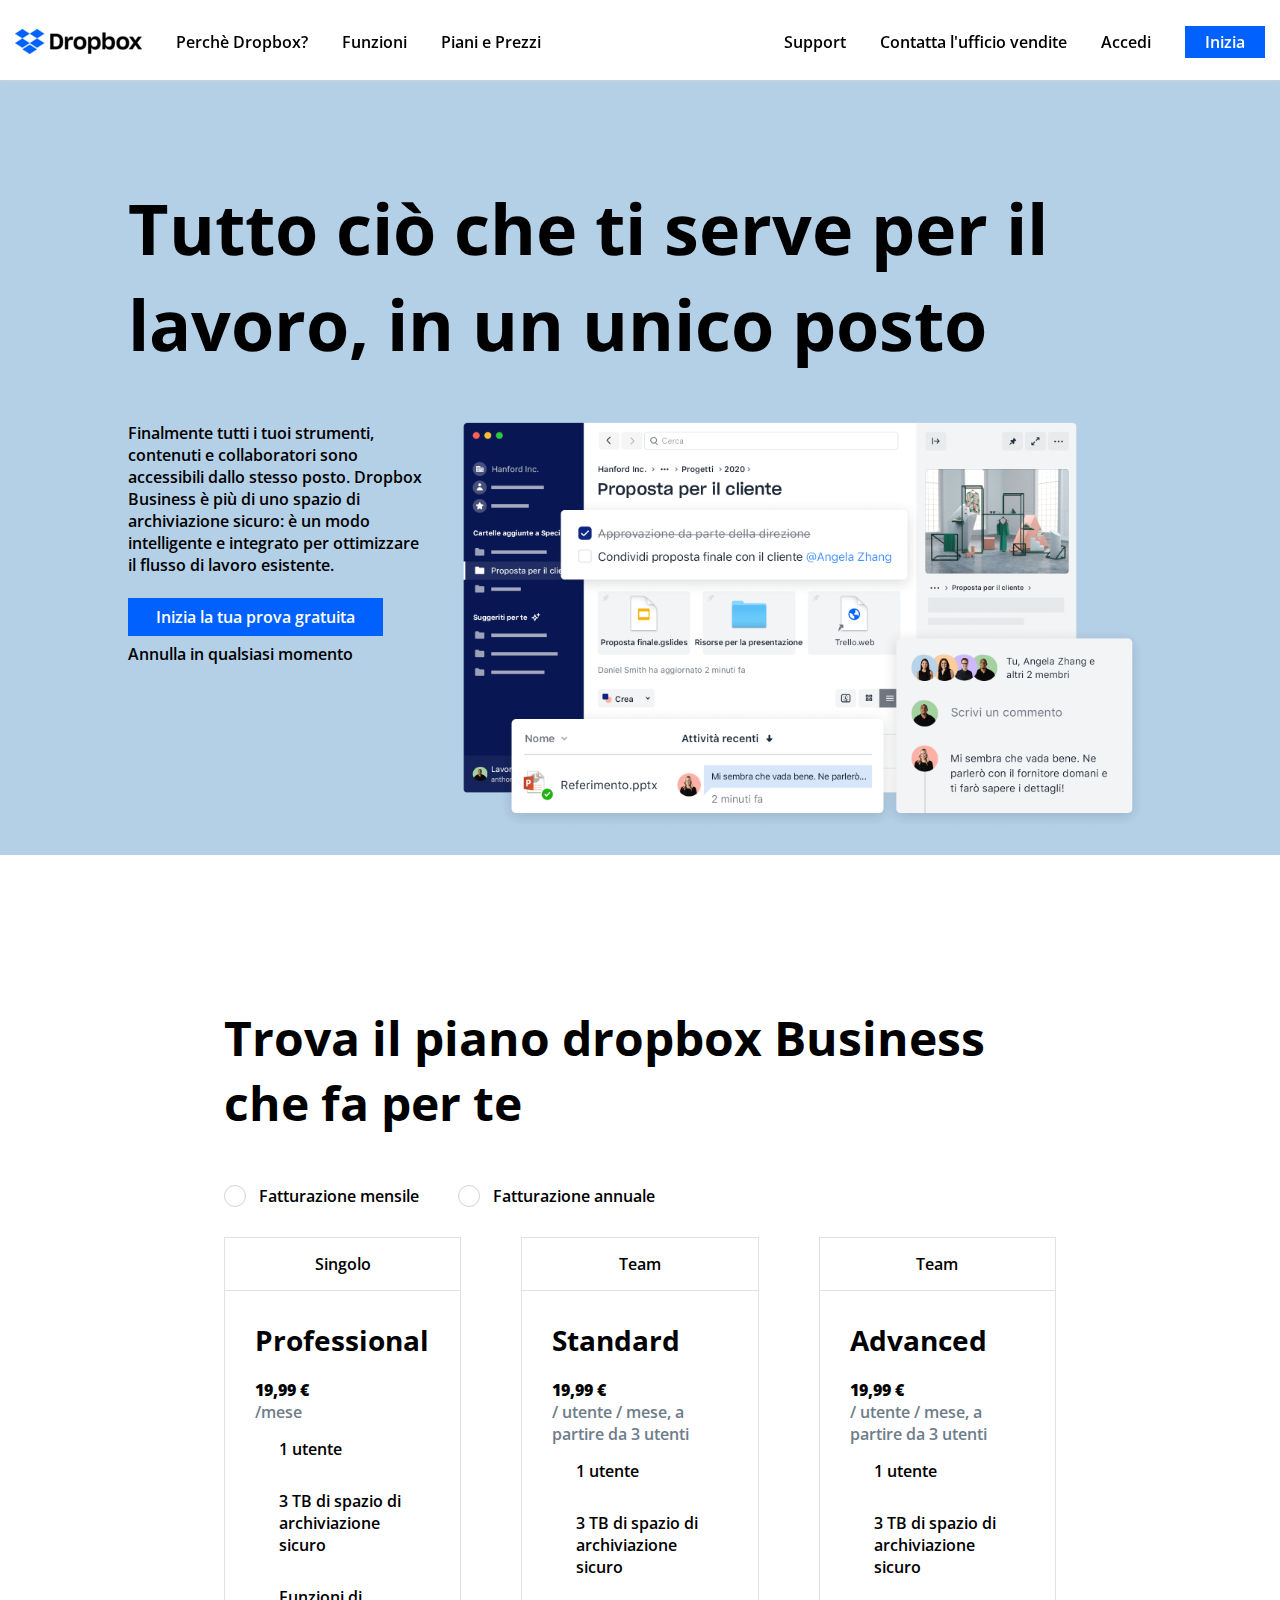
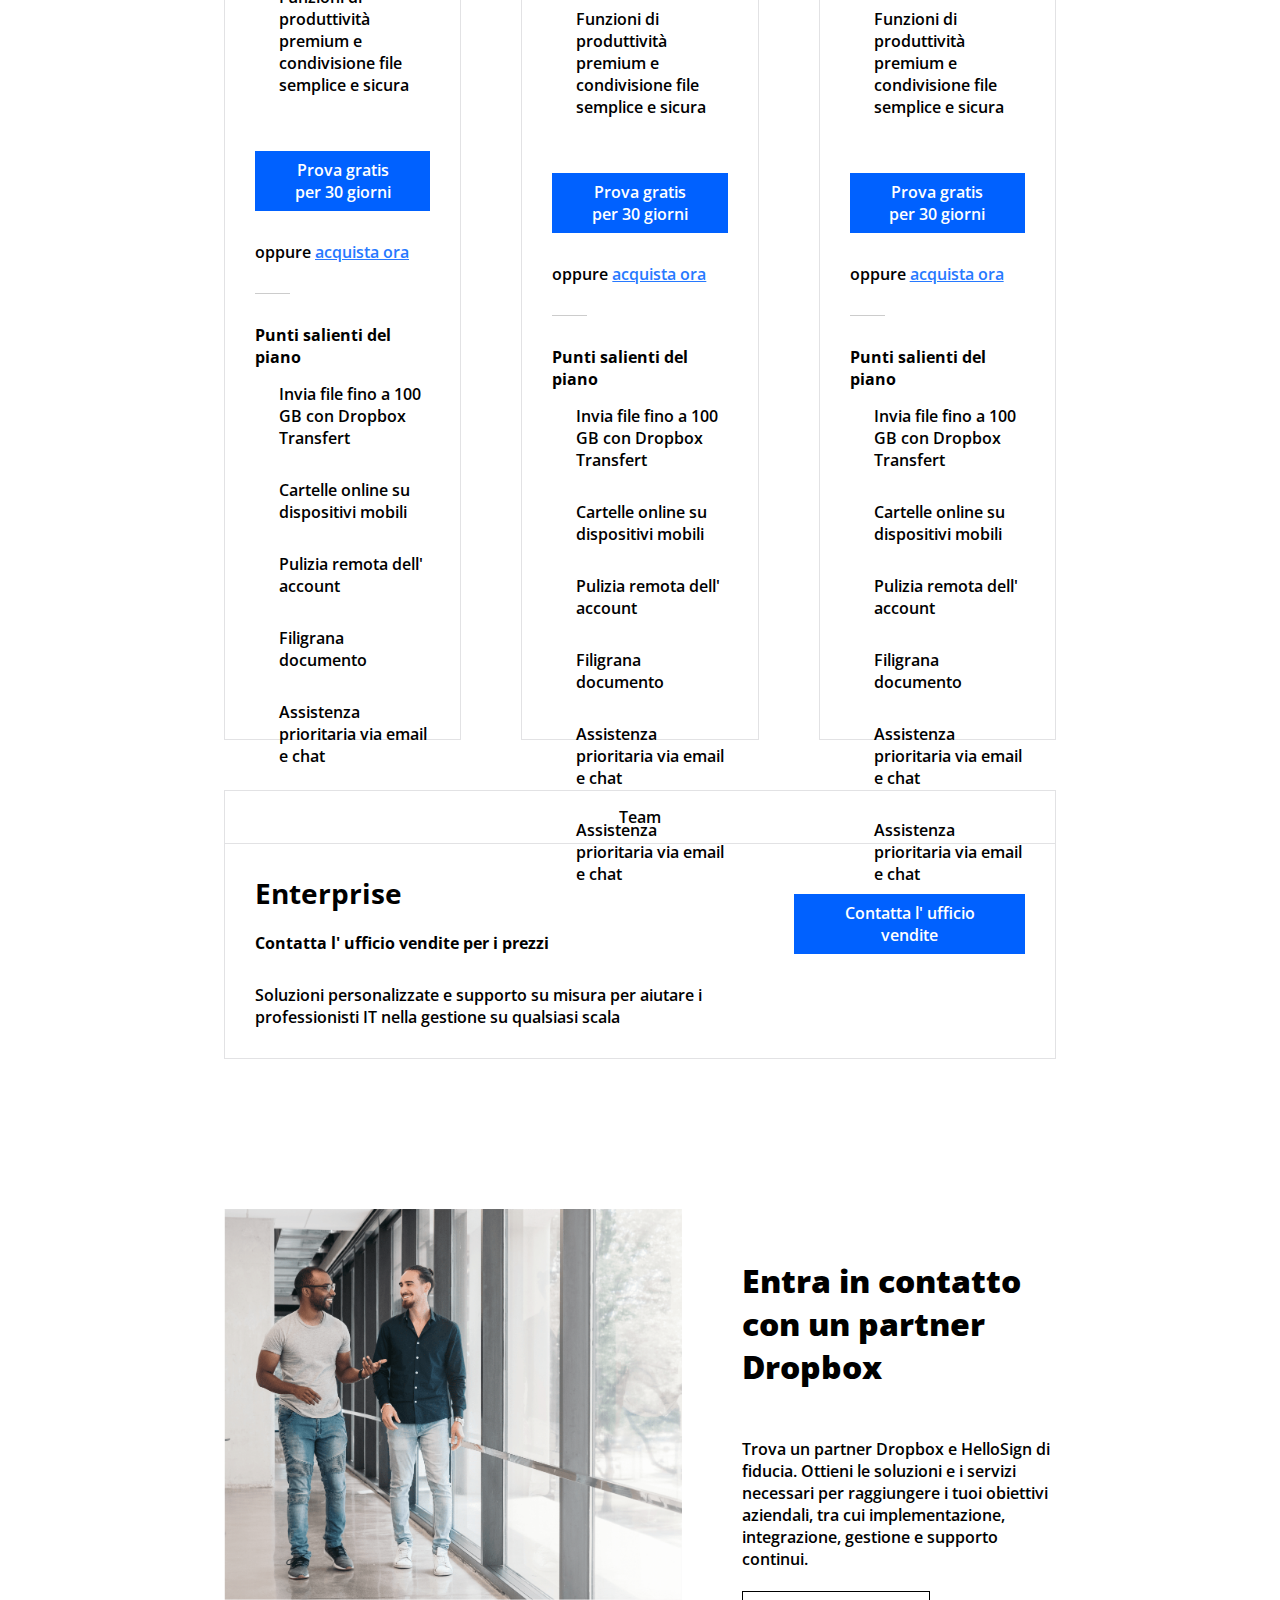
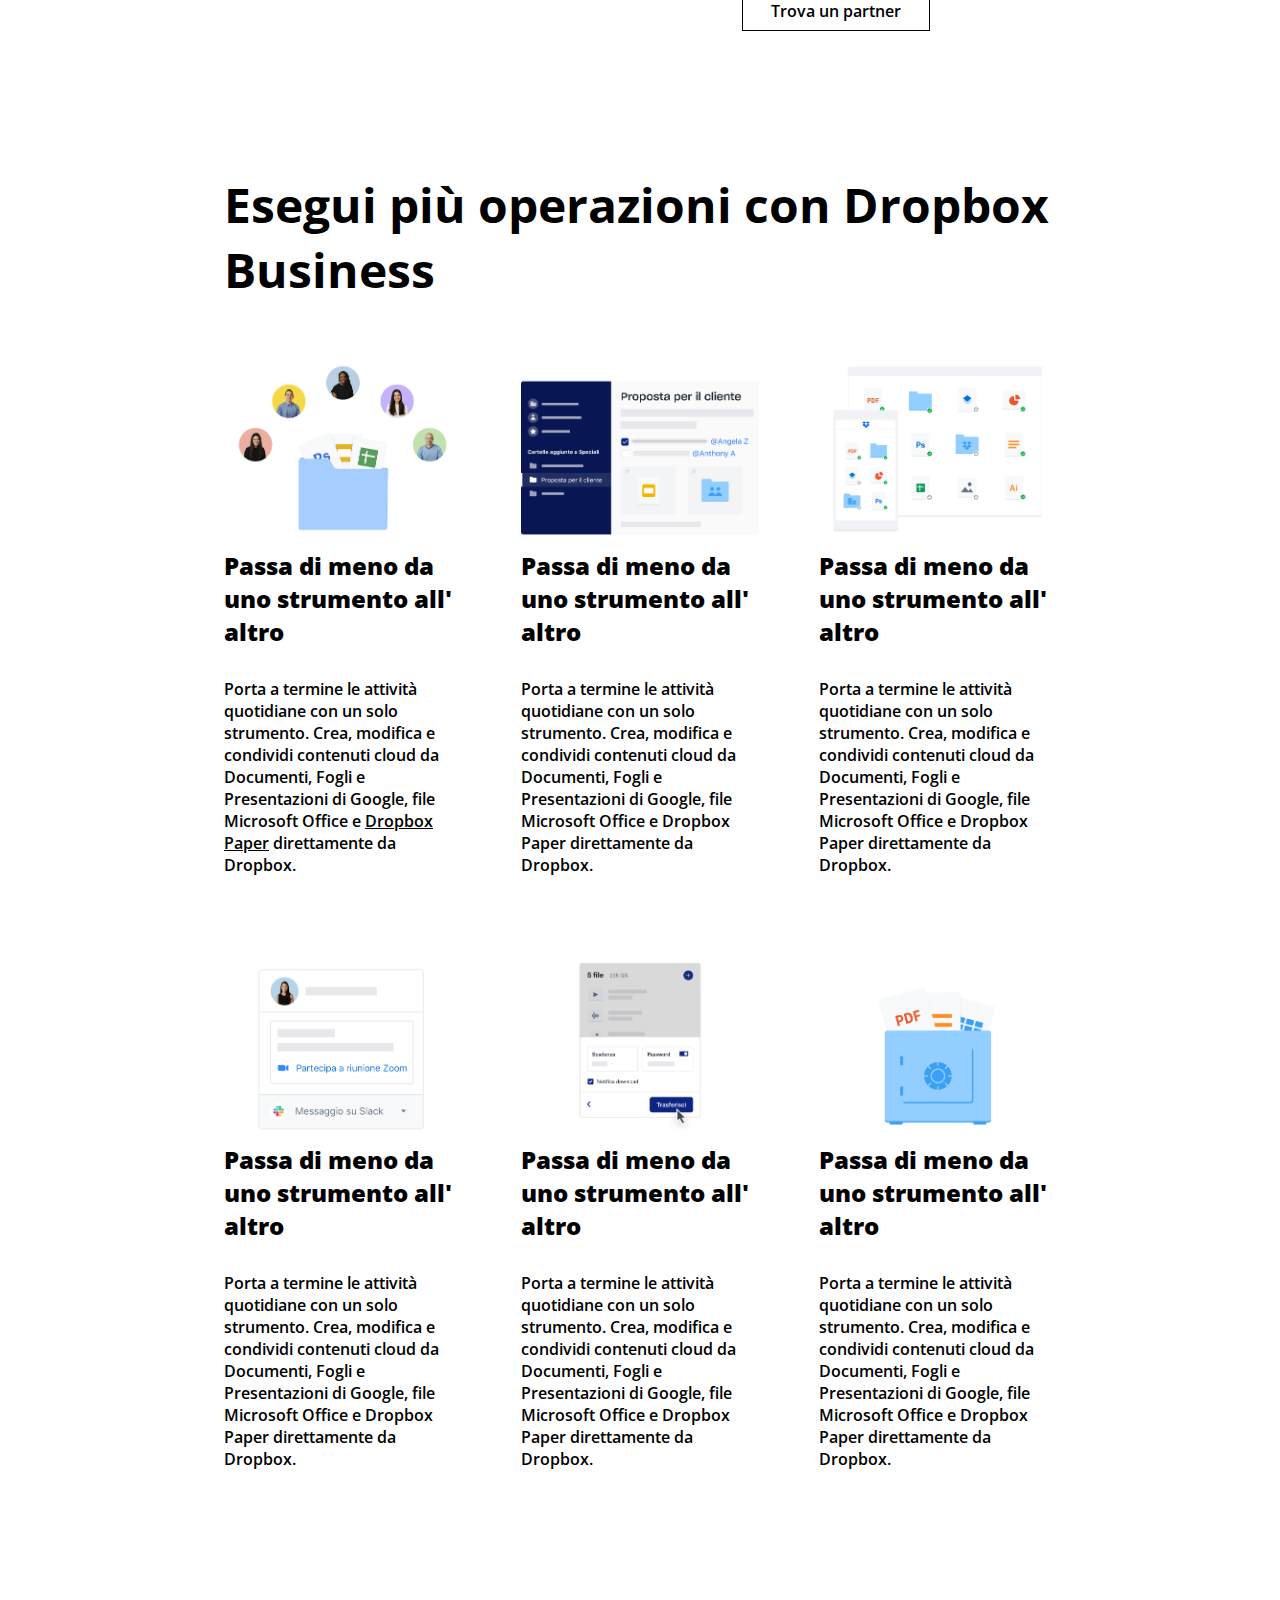
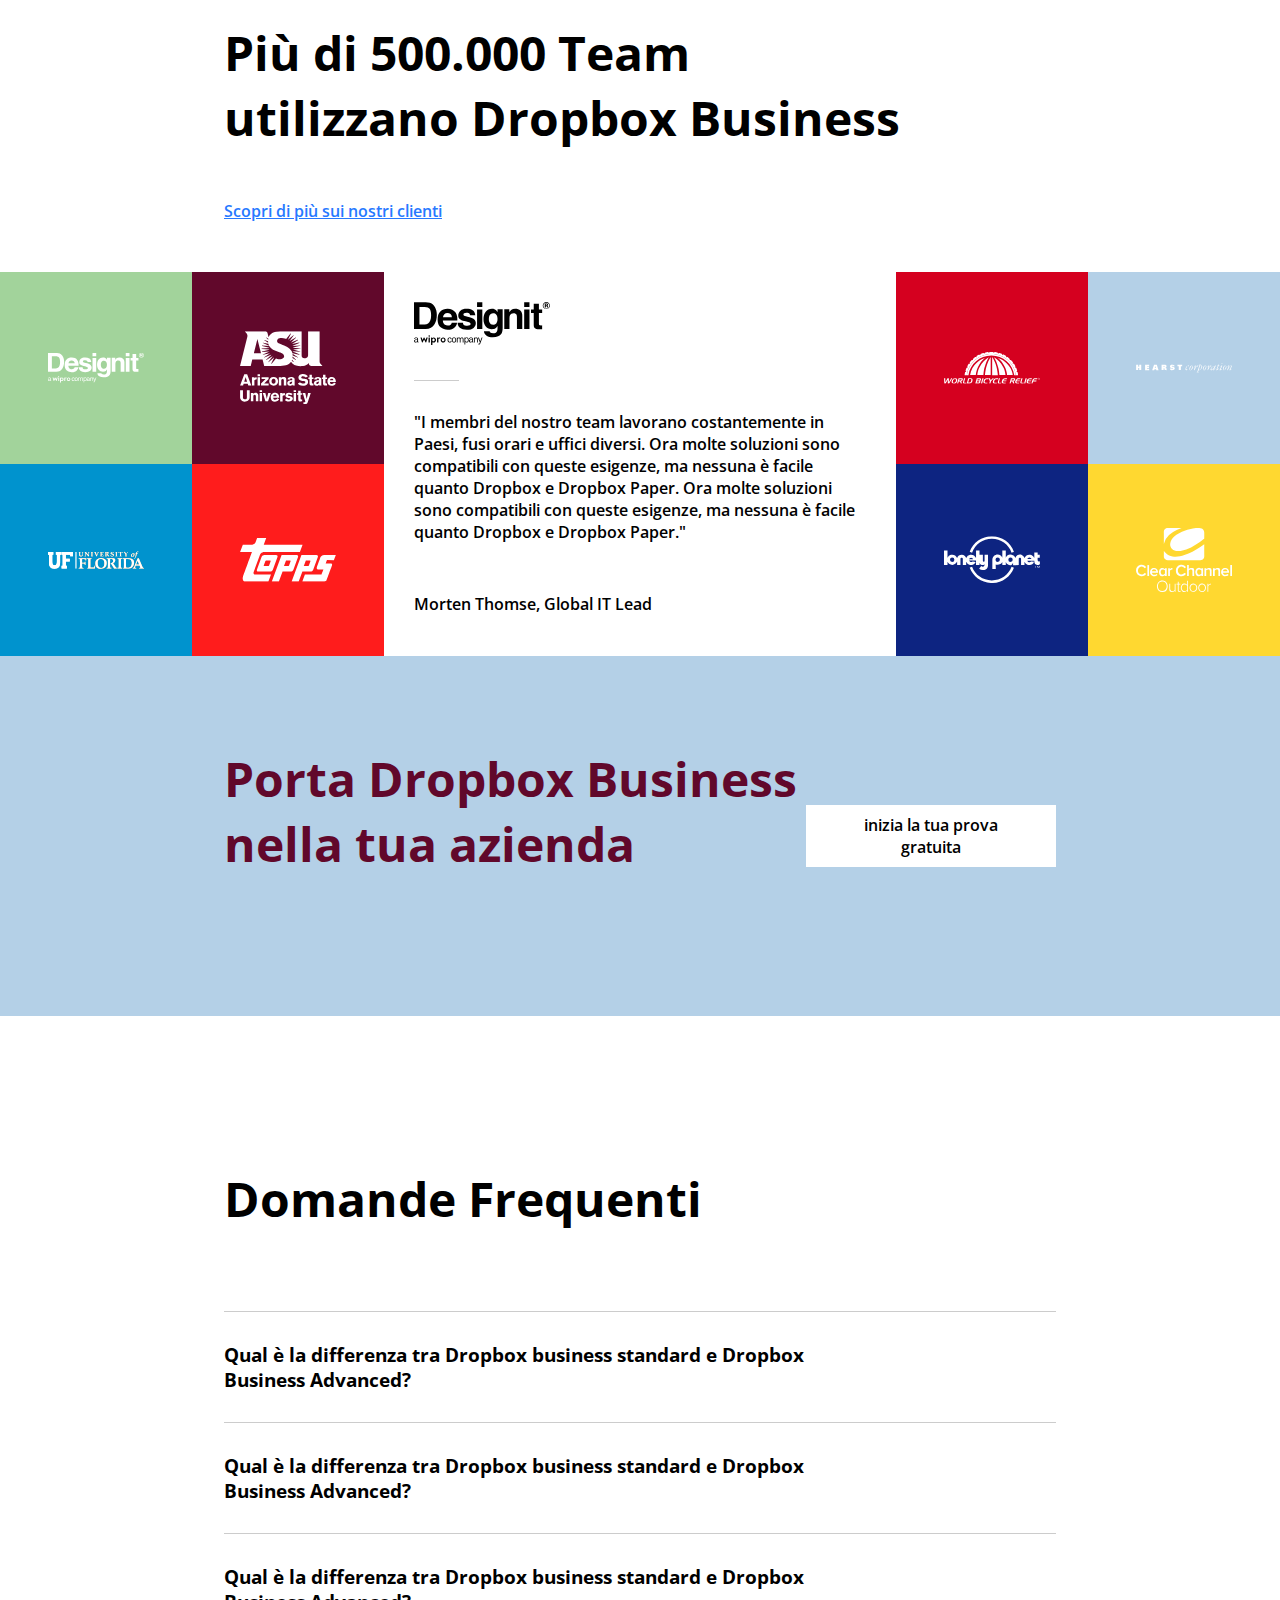
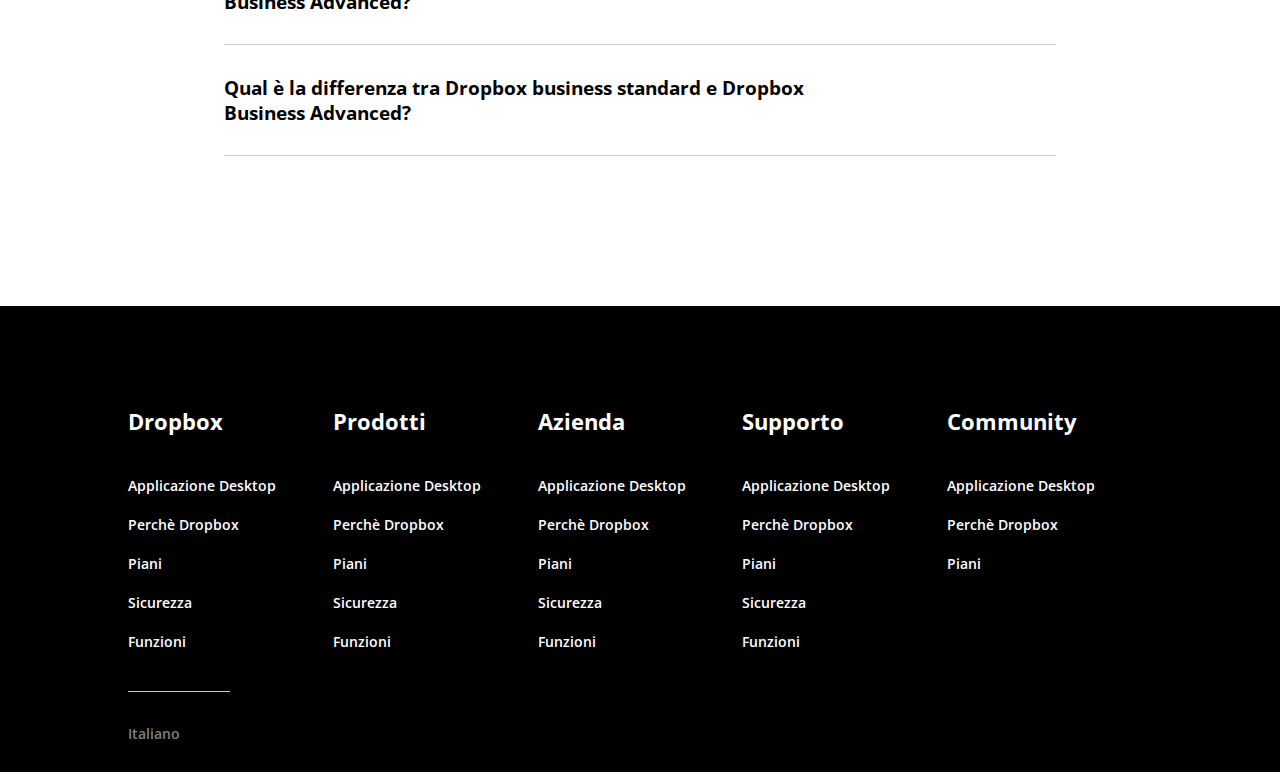
==== bonus/index.html @ 58ba97d8 "added bonus folder" ====
<!DOCTYPE html>
<html lang="it">
<head>
    <meta charset="UTF-8">
    <meta http-equiv="X-UA-Compatible" content="IE=edge">
    <meta name="viewport" content="width=device-width, initial-scale=1.0">
    <link rel="preconnect" href="https://fonts.googleapis.com">
    <link rel="preconnect" href="https://fonts.gstatic.com" crossorigin>
    <link href="https://fonts.googleapis.com/css2?family=Open+Sans:wght@300;400;500;600;700;800&display=swap" rel="stylesheet">
    <link rel='stylesheet' href='https://cdnjs.cloudflare.com/ajax/libs/font-awesome/5.9.0/css/all.css' integrity='sha512-vZWT27aGmde93huNyIV/K7YsydxaafHLynlJa/4aPy28/R1a/IxewUH4MWo7As5I33hpQ7JS24kwqy/ciIFgvg==' crossorigin='anonymous'/>
    <link rel="icon" href="https://upload.wikimedia.org/wikipedia/commons/thumb/7/78/Dropbox_Icon.svg/43px-Dropbox_Icon.svg.png">
    <link rel="stylesheet" href="css/style.css">
    <title>Dropbox</title>
</head>
<body>
    <!-- HEADER -->
    <!-- solo la navbar divisa in colonne logo e button nella navbar -->
    <header class="w-100"> 
        <nav class="clearfix">
            <div class="col w-50">
                <ul>
                <!-- Logo Dropbox -->
                    <li><img src="img/logo-small.png" alt="Dropbox Logo" id="dropbox-logo"></li>
                    <!-- nav left -->
                    <li><a href="#">Perchè Dropbox?</a></li>
                    <li><a href="#">Funzioni</a></li>
                    <li><a href="#">Piani e Prezzi</a></li>
                </ul>
            </div>
            <div class="col w-50 text-align-right">
                <ul>
                    <li><a href="#">Support</a></li>
                    <li><a href="#">Contatta l'ufficio vendite </a></li>
                    <li><a href="#">Accedi</a></li>
                    <!-- button -->
                    <li><a href="#" class="btn btn-blue btn-small">Inizia</a></li>
                </ul>
            </div>
        </nav>         
    </header>
    <!-- MAIN -->
    <main>
        <!-- JUMBOTRON SECTION -->
        <section class="jumbotron">
           <div class="container-big">
                <!-- title -->
                <div class="jumbotron-title">
                    <h1 class="padding-b-50">Tutto ciò che ti serve per il lavoro, in un unico posto</h1>
                </div>
                <div class="clearfix">
                    <!-- testo -->
                    <div class="col w-30 jumbotron-text">
                        <p class="padding-b-30">Finalmente tutti i tuoi strumenti, contenuti e collaboratori sono accessibili dallo stesso posto. Dropbox Business è più di uno spazio di archiviazione sicuro: è un modo intelligente e integrato per ottimizzare il flusso di lavoro esistente.</p>
                        <a href="#" class="btn btn-big btn-blue">Inizia la tua prova gratuita</a>
                        <div>Annulla in qualsiasi momento</div>
                        <!-- Arrow -->
                        <i class="fas fa-arrow-down"></i>
                    </div>
                    <!-- immagine -->
                    <div class="col w-70 jumbotron-image position-relative">
                        <figure>
                            <!-- logo -->
                            <img src="img/jumbo.png" alt="Proposta per il partner">
                        </figure>
                    </div>
                </div>
           </div>
        </section>    
        <!-- PLANS SECTION -->
        <section class="plans container-medium margin-150">
            <!-- header -->
            <div class="plans-header">
                <h2>Trova il piano dropbox Business che fa per te</h2>
                <!-- TO-DO aggiungere radio-button/mock up -->
                <div class="payment-plans">
                    <!-- radio-buttons --> 
                    <label for="monthly" class="radio-label">
                        <input type="radio" id="monthly" name="payment-plan" value="monthly">
                        <span class="mock-up"></span>
                        <span>Fatturazione mensile</span>
                    </label>
                    <label for="yearly" class="radio-label">
                        <input type="radio" id="yearly" name="payment-plan" value="yearly">
                        <span class="mock-up"></span>
                        <span>Fatturazione annuale</span> 
                    </label>
                </div>
            </div>
            <!-- columns -->
            <div class="row gutter-30 clearfix padding-b-50">
                <!-- Professional -->
                <div class="Professional col w-33 g-30 ">
                    <!-- BOX -->
                    <div class="box-cap text-align-center">
                        <i class="far fa-user"></i>
                        <span>Singolo</span> 
                    </div>
                    <div class="box">
                        <!--title  -->
                        <h3>Professional</h3>
                        <strong>19,99 &#8364;</strong>
                        <br>
                        <span>/mese</span>
                        <!-- UL specifics -->
                        <ul class="plans-specifics fa-ul icon-list">
                            <li><span class="fa-li"><i class="far fa-user"></i></span>1 utente</li>
                            <li><span class="fa-li"><i class="far fa-folder"></i></span>3 TB di spazio di archiviazione sicuro</li>
                            <li><span class="fa-li"><i class="fa fa-pencil-alt"></i></span>Funzioni di produttività premium e condivisione file semplice e sicura</li>
                        </ul>
                        <!-- button -->
                        <a href="#" class="btn btn-big btn-blue btn-100">Prova gratis per 30 giorni</a>
                        <span>oppure <a href="#">acquista ora</a></span>
                        <hr class="w-20">
                        <h4>Punti salienti del piano</h4>
                        <!-- UL features -->
                        <ul class="plans-features fa-ul icon-list">
                            <li><span class="fa-li"><i class="fa fa-check"></i></span>Invia file fino a 100 GB con Dropbox Transfert</li>
                            <li><span class="fa-li"><i class="fa fa-check"></i></span>Cartelle online su dispositivi mobili</li>
                            <li><span class="fa-li"><i class="fa fa-check"></i></span>Pulizia remota dell' account</li>
                            <li><span class="fa-li"><i class="fa fa-check"></i></span>Filigrana documento</li>
                            <li><span class="fa-li"><i class="fa fa-check"></i></span>Assistenza prioritaria via email e chat</li>
                        </ul>
                    </div>
                </div>
                <!-- Standard -->
                <div class="Standard col w-33 g-30 ">
                    <!-- BOX -->
                    <div class="box-cap text-align-center">
                        <i class="far fa-building"></i>
                        <span>Team</span> 
                    </div>
                    <div class="box">
                        <!--title  -->
                        <h3>Standard</h3>
                        <strong>19,99 &#8364;</strong>
                        <br>
                        <span>/ utente / mese, a partire da 3 utenti</span>
                        <!-- UL specifics -->
                        <ul class="plans-specifics fa-ul icon-list">
                            <li><span class="fa-li"><i class="far fa-user"></i></span>1 utente</li>
                            <li><span class="fa-li"><i class="far fa-folder"></i></span>3 TB di spazio di archiviazione sicuro</li>
                            <li><span class="fa-li"><i class="far fa-smile"></i></span>Funzioni di produttività premium e condivisione file semplice e sicura</li>
                        </ul>
                        <!-- button -->
                        <a href="#" class="btn btn-big btn-blue btn-100">Prova gratis per 30 giorni</a>
                        <span>oppure <a href="#">acquista ora</a></span>
                        <hr class="w-20">
                        <h4>Punti salienti del piano</h4>
                        <!-- UL features -->
                        <ul class="plans-features fa-ul icon-list">
                            <li><span class="fa-li"><i class="fa fa-check"></i></span>Invia file fino a 100 GB con Dropbox Transfert</li>
                            <li><span class="fa-li"><i class="fa fa-check"></i></span>Cartelle online su dispositivi mobili</li>
                            <li><span class="fa-li"><i class="fa fa-check"></i></span>Pulizia remota dell' account</li>
                            <li><span class="fa-li"><i class="fa fa-check"></i></span>Filigrana documento</li>
                            <li><span class="fa-li"><i class="fa fa-check"></i></span>Assistenza prioritaria via email e chat</li>
                            <li><span class="fa-li"><i class="fa fa-check"></i></span>Assistenza prioritaria via email e chat</li>
                        </ul>
                    </div>
                </div>
                <!-- Advanced -->
                <div class="Advanced col w-33 g-30 ">
                    <!-- BOX -->
                    <div class="box-cap text-align-center">
                        <i class="far fa-building"></i>
                        <span>Team</span> 
                    </div>
                    <div class="box">
                        <!--title  -->
                        <h3>Advanced</h3>
                        <strong>19,99 &#8364;</strong>
                        <br>
                        <span>/ utente / mese, a partire da 3 utenti</span>
                        <!-- UL specifics -->
                        <ul class="plans-specifics fa-ul icon-list">
                            <li><span class="fa-li"><i class="fas fa-user-plus"></i></span>1 utente</li>
                            <li><span class="fa-li"><i class="far fa-smile"></i></span>3 TB di spazio di archiviazione sicuro</li>
                            <li><span class="fa-li"><i class="fa fa-pencil-alt"></i></span>Funzioni di produttività premium e condivisione file semplice e sicura</li>
                        </ul>
                        <!-- button -->
                        <a href="#" class="btn btn-big btn-blue btn-100">Prova gratis per 30 giorni</a>
                        <span>oppure <a href="#">acquista ora</a></span>
                        <hr class="w-20">
                        <h4>Punti salienti del piano</h4>
                        <!-- UL features -->
                        <ul class="plans-features fa-ul icon-list">
                            <li><span class="fa-li"><i class="fa fa-check"></i></span>Invia file fino a 100 GB con Dropbox Transfert</li>
                            <li><span class="fa-li"><i class="fa fa-check"></i></span>Cartelle online su dispositivi mobili</li>
                            <li><span class="fa-li"><i class="fa fa-check"></i></span>Pulizia remota dell' account</li>
                            <li><span class="fa-li"><i class="fa fa-check"></i></span>Filigrana documento</li>
                            <li><span class="fa-li"><i class="fa fa-check"></i></span>Assistenza prioritaria via email e chat</li>
                            <li><span class="fa-li"><i class="fa fa-check"></i></span>Assistenza prioritaria via email e chat</li>
                        </ul>
                    </div>
                </div>
            </div>
            <div class="Enterprise">
                <!-- box cap -->
                <div class="box-cap text-align-center">
                    <i class="far fa-building"></i>
                    <span>Team</span>
                </div>
                <div class="box clearfix">
                    <div class="col w-70">
                        <h3 class="padding-b-30">Enterprise</h3>
                        <h4 class="padding-b-30">Contatta l' ufficio vendite per i prezzi</h4>
                        <div>Soluzioni personalizzate e supporto su misura per aiutare i professionisti IT nella gestione su qualsiasi scala</div>
                    </div>
                    <div class="col w-30">
                        <a href="#" class="btn btn-big btn-blue btn-100">Contatta l' ufficio vendite</a>
                    </div>                
                </div>
            </div>    
        </section>
        <!-- PARTNERS SECTION -->
        <section class="partners container-medium margin-150">
            <div class="clearfix">
                <!-- immagine -->
                <div class="col w-55 partners-image">
                    <img src="img/partner.png" alt="Trova un partner Dropbox,ottieni le soluzioni e i servizi necessari per raggiungere i tuoi obiettivi">
                </div>
                <!-- testo -->
                <div class="col w-45 partners-text">
                    <!-- titolo -->
                    <h2>Entra in contatto con un partner Dropbox</h2>
                    <p class="padding-b-30">Trova un partner Dropbox e HelloSign di fiducia. Ottieni le soluzioni e i servizi necessari per raggiungere i tuoi obiettivi aziendali, tra cui implementazione, integrazione, gestione e supporto continui.</p>
                    <!-- bottone -->
                    <a href="#" class="btn btn-big btn-white">Trova un partner</a>
                </div>
            </div>
        </section>
        <!-- FEATURES SECTION -->
        <section class="features container-medium margin-150">
            <h2>Esegui più operazioni con Dropbox Business</h2>
            <div class="row gutter-30 clearfix padding-b-70">
                <!-- switching tools -->
                <div class="col w-33 g-30">
                    <!-- immagine -->
                    <figure class="feature-image switching-tools">
                        <img src="img/business-feature-switching-tools.png" alt="cambia strumento facilmente">
                    </figure><!-- testo -->
                    <h3 class="padding-b-30">Passa di meno da uno strumento all' altro</h3>
                    <p>Porta a termine le attività quotidiane con un solo strumento. Crea, modifica e condividi contenuti cloud da Documenti, Fogli e Presentazioni di Google, file Microsoft Office e <span class="underline">Dropbox Paper</span> direttamente da Dropbox.</p>
                </div>
                <!-- coordinate-it -->
                <div class="col w-33 g-30">
                    <!-- immagine -->
                    <figure class="feature-image coordinate-it">
                        <img src="img/business-feature-coordinate-it.png" alt="coordina agevolmente tutti i reparti">
                    </figure><!-- testo -->
                    <h3 class="padding-b-30">Passa di meno da uno strumento all' altro</h3>
                    <p>Porta a termine le attività quotidiane con un solo strumento. Crea, modifica e condividi contenuti cloud da Documenti, Fogli e Presentazioni di Google, file Microsoft Office e Dropbox Paper direttamente da Dropbox.</p>
                </div>
                <!-- multi-device -->
                <div class="col w-33 g-30">
                    <!-- immagine -->
                    <figure class="feature-image multi-device">
                        <img src="img/business-feature-multi-device.png" alt="utilizza tutti i tuoi device">
                    </figure><!-- testo -->
                    <h3 class="padding-b-30">Passa di meno da uno strumento all' altro</h3>
                    <p>Porta a termine le attività quotidiane con un solo strumento. Crea, modifica e condividi contenuti cloud da Documenti, Fogli e Presentazioni di Google, file Microsoft Office e Dropbox Paper direttamente da Dropbox.</p>
                </div>
            </div>
            <!-- integrations-it -->
            <div class="row gutter-30 clearfix">
                <div class="col w-33 g-30">
                    <!-- immagine -->
                    <figure class="feature-image integrations-it">
                        <img src="img/business-feature-integrations-it.png" alt="integra gli strumenti">
                    </figure><!-- testo -->
                    <h3 class="padding-b-30">Passa di meno da uno strumento all' altro</h3>
                    <p>Porta a termine le attività quotidiane con un solo strumento. Crea, modifica e condividi contenuti cloud da Documenti, Fogli e Presentazioni di Google, file Microsoft Office e Dropbox Paper direttamente da Dropbox.</p>
                </div>
                <!-- Send files -->
                <div class="col w-33 g-30">
                    <!-- immagine -->
                    <figure class="feature-image send-files">
                        <img src="img/business-feature-send-files-it.png" alt="Invia file facilmente">
                    </figure><!-- testo -->
                    <h3 class="padding-b-30">Passa di meno da uno strumento all' altro</h3>
                    <p>Porta a termine le attività quotidiane con un solo strumento. Crea, modifica e condividi contenuti cloud da Documenti, Fogli e Presentazioni di Google, file Microsoft Office e Dropbox Paper direttamente da Dropbox.</p>
                </div>
                <!-- Security -->
                <div class="col w-33 g-30">
                    <!-- immagine -->
                    <figure class="feature-image security">
                        <img src="img/business-feature-security.png" alt="ottieni maggiore sicurezza">
                    </figure><!-- testo -->
                    <h3 class="padding-b-30">Passa di meno da uno strumento all' altro</h3>
                    <p>Porta a termine le attività quotidiane con un solo strumento. Crea, modifica e condividi contenuti cloud da Documenti, Fogli e Presentazioni di Google, file Microsoft Office e Dropbox Paper direttamente da Dropbox.</p>
                </div>
            </div>    
        </section>
         <!-- CLIENTS -->
        <section class="clients margin-150">
            <!--  our clients (c-medium)-->
            <div class="container-medium">
                <h2> Più di 500.000 Team
                    <br>
                    utilizzano Dropbox Business
                </h2>
                <a href="#" class="padding-b-50">Scopri di più sui nostri clienti</a>
            </div>
            <!-- full width -->
            <div class="row clearfix clients-spotlight">
                <!-- clients' logo -->
                <div class="col w-30">
                    <div class="row clearfix">
                        <!-- designit -->
                        <!-- queste potrebbero essere più correttamente cards -->
                        <div class="col w-50 square-15 clients-logo-container position-relative designit">
                             <!-- logo -->
                             <img class="clients-logo" src="img/designit.svg" alt="Designit Logo">   
                        </div>
                        <!-- arizona state university -->
                        <div class="col w-50 square-15 clients-logo-container position-relative arizona-state-university">
                            <!-- logo -->
                            <img class="clients-logo" src="img/arizona_state_university.svg" alt="Arizona State University Logo">  
                        </div>
                    </div>
                    <div class=" row clearfix">
                        <!-- university of florida -->
                        <div class="col w-50 square-15 clients-logo-container position-relative university-of-florida">
                            <!-- logo -->
                            <img class="clients-logo" src="img/university_of_florida.svg" alt="University Of Florida Logo">
                        </div>
                        <!-- topps -->
                        <div class="col w-50 square-15 clients-logo-container position-relative topps">
                            <!-- logo -->
                            <img class="clients-logo" src="img/topps.svg" alt="Topps">
                        </div>
                    </div>
                </div>
                <!-- clients Text -->
                <div class="col w-40 clients-text">
                    <figure>
                        <!-- logo -->
                        <img src="img/designit.svg" alt="Designit logo" class="designit-logo w-30">
                    </figure>
                    <hr class="w-10">
                    <blockquote class="padding-b-50">"I membri del nostro team lavorano costantemente in Paesi, fusi orari e uffici diversi. Ora molte soluzioni sono compatibili con queste esigenze, ma nessuna è facile quanto Dropbox e Dropbox Paper. Ora molte soluzioni sono compatibili con queste esigenze, ma nessuna è facile quanto Dropbox e Dropbox Paper." </blockquote>
                    <address>Morten Thomse, Global IT Lead</address>
                </div>
                <!-- clients logo -->
                <div class="col w-30">
                    <div class=" row clearfix">
                        <!-- World bicycle Relief -->
                        <div class="col w-50 square-15 clients-logo-container position-relative world-bycicle-relief">
                            <!-- logo -->
                            <img class="clients-logo" src="img/world_bicycle_relief.svg" alt=" World Bycicle Relief Logo">
                        </div>
                        <!-- Hearst corporation -->
                        <div class="col w-50 square-15 clients-logo-container position-relative hearst-corporation">
                            <!-- logo -->
                            <img class="clients-logo" src="img/hearst_corp.svg" alt=" Hearst Corporation Logo">       
                        </div>
                    </div>
                    <div class=" row clearfix">
                        <!-- lonely planet -->
                        <div class="col w-50 square-15 clients-logo-container position-relative lonely-planet">
                            <!-- logo -->
                            <img class="clients-logo" src="img/lonely_planet.svg" alt="Lonely Planet Logo">
                        </div>
                        <!-- Clear channel outdoor -->
                        <div class="col w-50 square-15 clients-logo-container position-relative clear-channel-outdoor">
                            <!-- logo -->
                            <img class="clients-logo" src="img/clear_channel.svg" alt="Clear Channel Outdoor Logo">
                        </div>
                    </div>
                </div>          
            </div>
            <!-- c-medium -->
            <div class="free-trial">
                <div class="row clearfix container-medium">
                    <div class="col w-70 position-relative">
                        <h2>Porta Dropbox Business 
                            <br>
                            nella tua azienda</h2>
                    </div>
                    <div class="col w-30 position-relative">
                        <!-- button -->
                        <a href="#" class="btn btn-big btn-white btn-100">inizia la tua prova gratuita</a>
                    </div>
                </div>
            </div>
        </section>
        <!-- FAQ SECTION -->
        <section class="faq container-medium margin-150">
            <h2>Domande Frequenti</h2>
            <hr>
            <div class="row clearfix">
                <div class="col w-80"><h3>Qual è la differenza tra Dropbox business standard e Dropbox Business Advanced?</h3></div>
                <div class="col w-20 text-align-right"><i class="fas fa-chevron-down"></i></div>
            </div>
            <hr>
            <div class="row clearfix">
                <div class="col w-80"><h3>Qual è la differenza tra Dropbox business standard e Dropbox Business Advanced?</h3></div>
                <div class="col w-20 text-align-right"><i class="fas fa-chevron-down"></i></div>
            </div>
            <hr>
            <div class="row clearfix">
                <div class="col w-80"><h3>Qual è la differenza tra Dropbox business standard e Dropbox Business Advanced?</h3></div>
                <div class="col w-20 text-align-right"><i class="fas fa-chevron-down"></i></div>
            </div>
            <hr>
            <div class="row clearfix">
                <div class="col w-80"><h3>Qual è la differenza tra Dropbox business standard e Dropbox Business Advanced?</h3></div>
                <div class="col w-20 text-align-right"><i class="fas fa-chevron-down"></i></div>
            </div>
            <hr>    
        </section>
    </main>
    <!-- FOOTER -->
    <footer>
        <div class="container-big">
            <div class="clearfix ">
                <div class="col w-20">
                    <h3 class="padding-b-30">Dropbox</h3>
                    <ul>
                        <li>Applicazione Desktop</li>
                        <li>Perchè Dropbox</li>
                        <li>Piani</li>
                        <li>Sicurezza</li>
                        <li>Funzioni</li>
                    </ul>
                </div>
                
                <div class="col w-20">
                    <h3 class="padding-b-30">Prodotti</h3>
                    <ul>
                        <li>Applicazione Desktop</li>
                        <li>Perchè Dropbox</li>
                        <li>Piani</li>
                        <li>Sicurezza</li>
                        <li>Funzioni</li>
                    </ul>
                </div>
                <div class="col w-20">
                    <h3 class="padding-b-30">Azienda</h3>
                    <ul>
                        <li>Applicazione Desktop</li>
                        <li>Perchè Dropbox</li>
                        <li>Piani</li>
                        <li>Sicurezza</li>
                        <li>Funzioni</li>
                    </ul>
                </div>
                <div class="col w-20">
                    <h3 class="padding-b-30">Supporto</h3>
                    <ul>
                        <li>Applicazione Desktop</li>
                        <li>Perchè Dropbox</li>
                        <li>Piani</li>
                        <li>Sicurezza</li>
                        <li>Funzioni</li>
                    </ul>
                </div>
                <div class="col w-20">
                    <h3 class="padding-b-30">Community</h3>
                    <ul>
                        <li>Applicazione Desktop</li>
                        <li>Perchè Dropbox</li>
                        <li>Piani</li>
                    </ul>
                </div>
            </div>
            <hr class="w-10">
            <div class="choose-language">
                <i class="fas fa-globe-americas"></i>
                <span>Italiano</span>
                <i class="fas fa-sort-up"></i>
            </div>
        </div>
        
    </footer>
</body>
</html>
---- bonus/css/style.css ----
* {
    margin: 0;
    padding: 0;
    box-sizing: border-box;
}

img {
    max-width: 100%;
}

/* GENERALS */

body {
    font-family: 'Open Sans', sans-serif;
    font-size: 16px;
    font-weight: 600;
    /* line-height: 1.5rem; */
}

p, blockquote {
    line-height: 22px;
}


hr {
    height: 1px;
    background-color: #ccc;
    border: none;
    margin: 30px 0;
}

/* lists */

ul {
    list-style: none;
}

li a {
    text-decoration: none;
}

/* icons */



.icon-list.fa-ul {
    margin-left: 1.5em;
}

.icon-list .fa-li {
    margin: 0;
}

/* sections */

section a {
    color: #2779FF;
}

section h2 {
    font-size: 3em;
    padding-bottom: 50px;
}

/* UTILITIES */

.position-relative {
    position: relative;
}

/* containers */
.container-big{
    width: 80%;
    margin: auto;
}

.container-medium{
    width: 65%;
    margin: auto;
}

/* layout */

.clearfix::after {
    display: table;
    content: "";
    clear: both;
}

.float-right {
    float: right;
}

.col {
    float: left;
}

/* width */

.w-10 {
    width: 10%;
}

.w-20 {
    width:20%;
}

.w-25 {
    width: 25%;
}

.w-30 {
    width: 30%;
}

.w-33 {
    width: calc(100% / 3);
}

.w-40 {
    width: 40%;
}

.w-45 {
    width: 45%;
}

.w-50 {
    width: 50%;
}

.w-55 {
    width: 55%;
}

.w-60 {
    width: 60%;
}

.w-70 {
    width: 70%;
}

.w-80 {
    width:80%
}

.w-100 {
    width:100%
}

/* text */

.text-align-right {
    text-align: right;
}

.text-align-center {
    text-align: center;
}

.underline {
    text-decoration: underline;
}

.vert-ali-middle {
    vertical-align: middle;
}

/* margin/paddings */

.margin-150 {
    margin-top:150px;
    margin-bottom: 150px;
}

.padding-b-70 {
    padding-bottom: 70px;
}

.padding-b-50 {
    padding-bottom: 50px;
}

.padding-b-30 {
    padding-bottom: 30px;
}

.g-30 {
    padding: 0 30px;
}

.row.gutter-30 {
    margin:0 -30px;
}

/* buttons */

.btn {
    display: inline;
    text-decoration: none;
    transition: filter 0.5s;
}

.btn:hover {
    filter: brightness(1.5);
}

.btn-small {
    padding: 5px 20px;
}

.btn-big {
   padding: 8px 28px;
}

.btn-blue {
    background-color: #0061FF;
    color: white;
}

.btn-white {
    border: 1px solid black;
    background-color: white;
    color: black;
}

.btn-100 {
    width: 100%;
    text-align: center;
}

/* BODY */

/* HEADER */

header {
    background-color: white;
    line-height: 80px;
    height: 80px;
    color: black;
    font-size: 16px;
    font-weight: 600;
    position: fixed;
    top: 0;
    left: 0;
    z-index: 1;
    box-shadow: 0 1px 2px lightgray;
}

nav, nav * {
    display: inline;
}

header a, header img {
    vertical-align: middle;
    margin: 0 15px;
    color: black;
}

/* MAIN */

/* JUMBOTRON */

.jumbotron {
    padding-top: 180px;
    background-color: #B4D0E7;
}

.jumbotron h1 {
    font-size: 70px;
    font-weight: 700;
    /* TO DO: aggiustare font width e size? */
}

.jumbotron-text {
    padding: 0 10px 150px 0;
}

.jumbotron-text a+div {
    margin: 15px 0 40px;
}

.jumbotron-text i {
    font-size: 42px;
}

.jumbotron-image figure {
    position: absolute;
    top: 0;
    left: 0;
}

/* PLANS */

/* payment plans */

.payment-plans {
    padding-bottom: 30px;
}
/* radio button */

.radio-label {
    display: inline-block;
    position: relative;
    padding: 0 35px;
    cursor: pointer;
}

input {
    position: absolute;
    opacity: 0;
    cursor: pointer;
    height: 0;
    width: 0;
}

.mock-up {
    position: absolute;
    top: 0;
    left: 0;
    height: 22px;
    width: 22px;
    background-color: white;
    border: 1px solid lightgray;
    border-radius: 50%;
}

label:hover input ~ .mock-up {
    background-color: #ccc;
  }

label input:checked ~ .mock-up {
    background-color: #0061FF;
}

.mock-up:after {
    content: "";
    position: absolute;
    display: none;
}

label input:checked ~ .mock-up:after {
    display: inline-block;
}

label .mock-up:after {
    top: 50%;
    left: 50%;
    transform: translate(-50%, -50%);
    width: 50%;
    height: 50%;
    border-radius: 50%;
    background: white;
}


/* box */

.plans .box {
    border: 1px solid #E2E2E4;
    padding: 10px 30px 30px;
    width: 100%;
}

.plans .w-33 .box {
    height: 1050px;
}

.plans .box-cap {
    border-top:1px solid #E2E2E4;
    border-left: 1px solid #E2E2E4 ;
    border-right:1px solid #E2E2E4 ;
    width: 100%;
    padding: 15px 0; 
}


.plans h3 {
    font-size: 28px;
    padding: 20px 0 20px;
}

.plans li {
    padding: 15px 0; 
}

.plans-features i {
    color: #0463FF;
}

.plans br+span {
    color: #6E7D8A;
}

.box .btn {
    display: inline-block;
    margin: 40px 0 30px;
}


/* PARTNERS */

.partners-text {
    padding-left: 60px;
    padding-top: 50px;
}

.partners-text h2 {
    font-size: 2em;
    font-weight: 800;
}

/* FEATURES*/

.features h3 {
    font-size: 24px;
    font-weight: 800;
}

.features .col-33 {
    height: 500px;    
}

/* CLIENTS */

.clients-spotlight {
    margin-top: 50px;
}

/* clients text */

.clients-text{
    padding: 30px;
}

.clients-text address {
    font-style: normal;
}

/* clients logo */

.clients-logo {
    width: 50%;
    position: absolute;
    top: 50%;
    left: 50%;
    transform: translate(-50%, -50%);
    filter: invert(1);
}

.square-15 {
    height:15vw;
}

/* clients logo backgrounds*/


.clients-logo-container::after {
    display: inline-block;
    content: '';
    position: absolute;
    top: 0;
    left: 0;
    bottom: 0;
    right: 0;
    border: 10px solid rgba(255, 255,255, 0);
    transition: border 0.5s linear;
}

.clients-logo-container:hover::after {
    border: 10px solid rgba(255, 255, 255, 0.4);
}

/*  backgrounds */

.clients-logo-container.designit {
    background-color: #A2D39B;
}

.clients-logo-container.arizona-state-university {
    background-color: #61082B;
}

.clients-logo-container.university-of-florida {
    background-color: #0093CE;
}

.clients-logo-container.topps {
    background-color: #FF1C1C;
}

.clients-logo-container.world-bycicle-relief {
    background-color: #D5001F;
}

.clients-logo-container.hearst-corporation {
    background-color: #B4D0E7 ;
}

.clients-logo-container.lonely-planet {
    background-color: #0D2481;
}

.clients-logo-container.clear-channel-outdoor {
    background-color: #FFD830;
}

/* free trial */

.free-trial {
    background-color: #B4D0E7;
}

.free-trial .col {
    height: 360px;
}

.free-trial h2, .free-trial .btn {
    position: absolute;
    top: 50%;
    left: 0;
    transform: translateY(-50%);
}

.free-trial h2 {
    color: #61082B;
}

.free-trial .btn {
    border-color: white;
}

/* FAQ */

.faq i {
    padding-right: 40px;
}

/* FOOTER */

footer {
    background-color: black;
    color: white;
    padding: 100px 0 30px;
    font-size: 14px;
}

footer h3 {
    font-size: 22px;
}

footer li {
    padding: 10px 0;
}

footer .choose-language {
    color: gray;
}

.choose-language * {
    vertical-align: middle;
}

/* TO DO, da rivedere, certamente soluzione più elegante */

.fa-sort-up {
    display: inline-block;
    height: 5px;
}
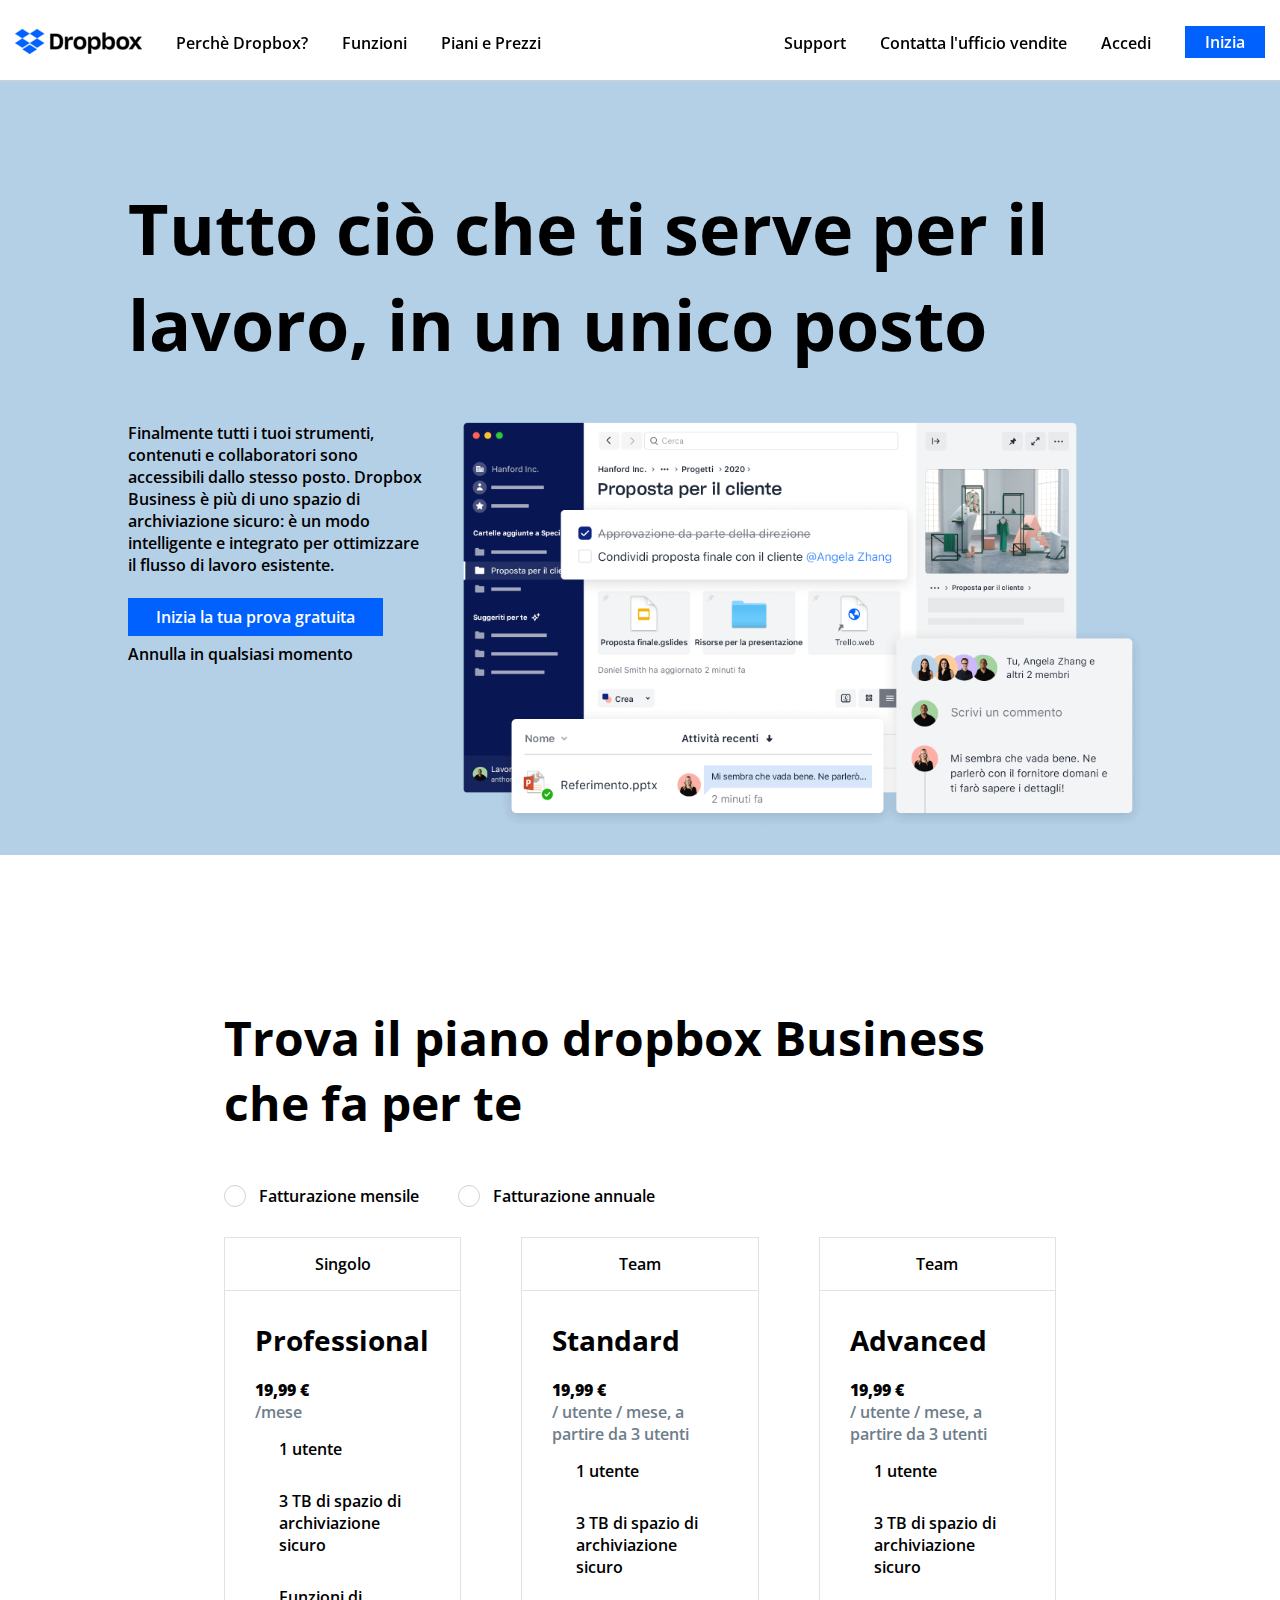
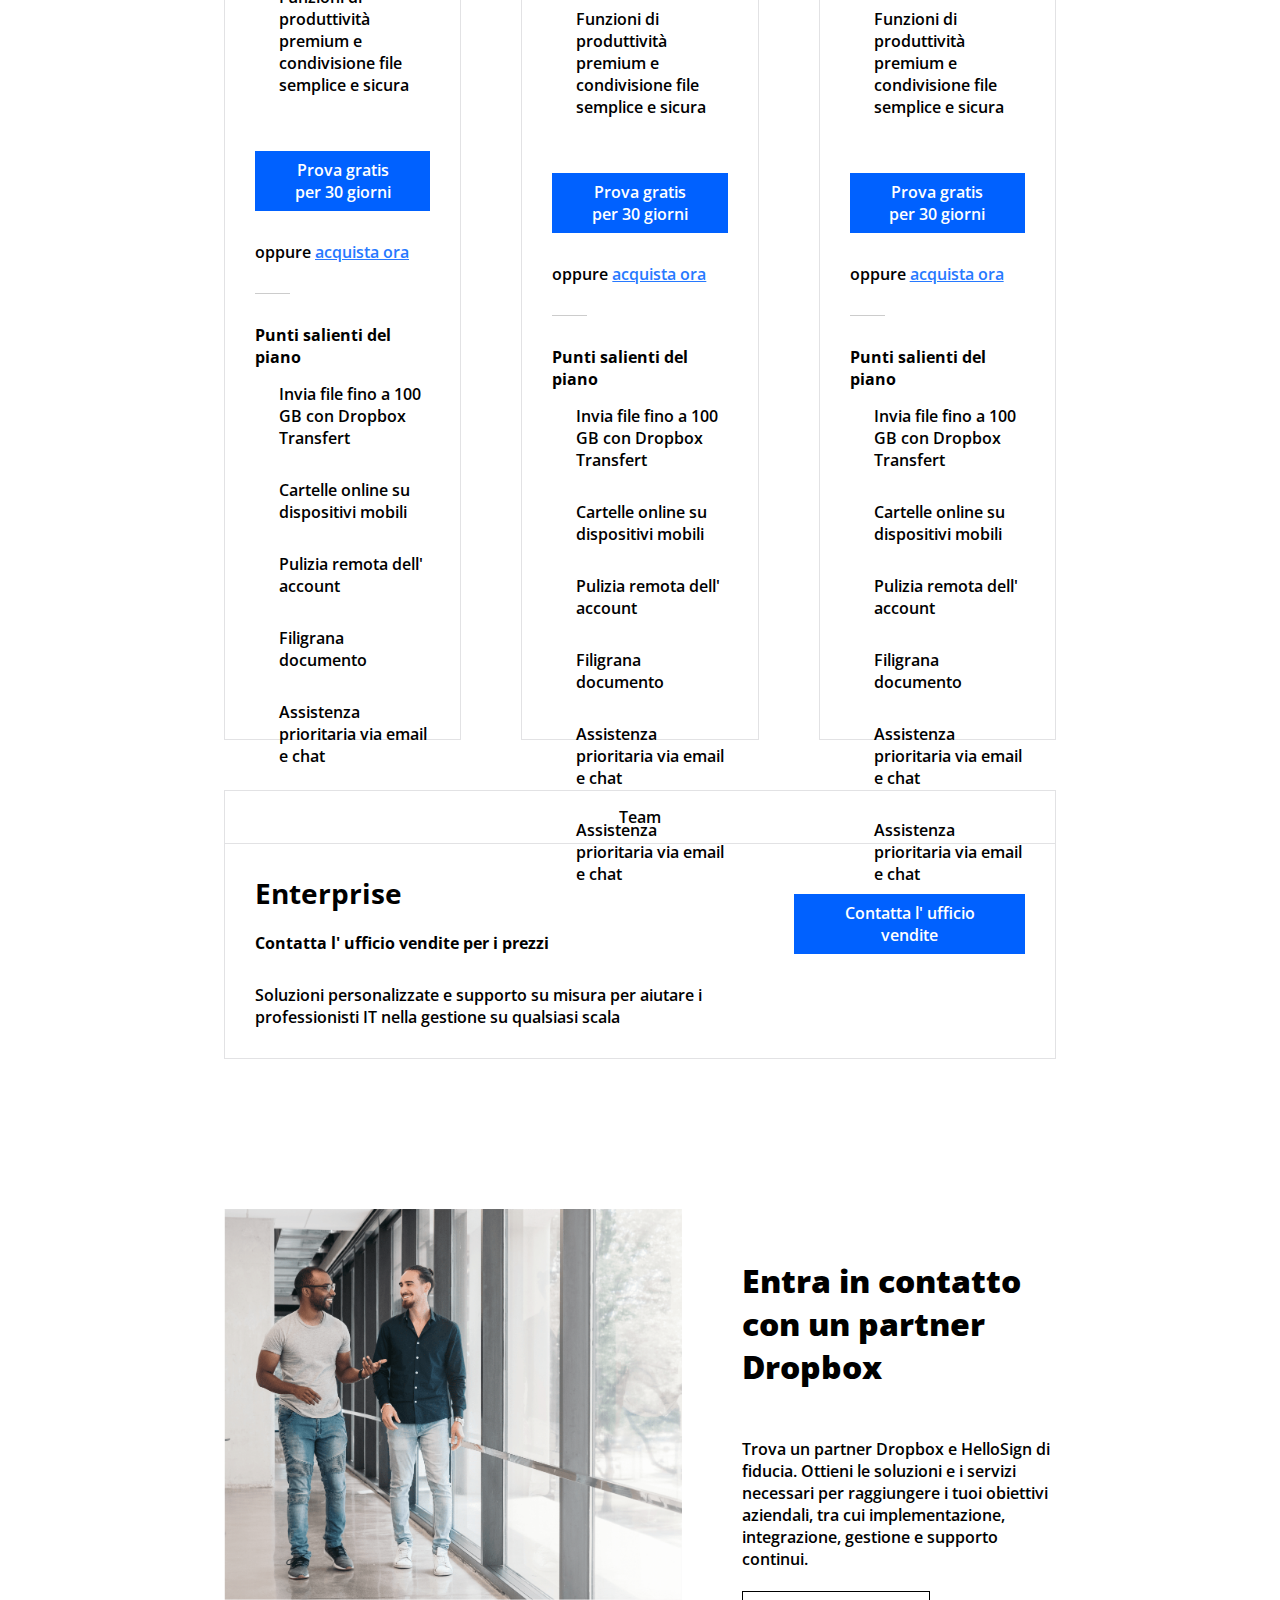
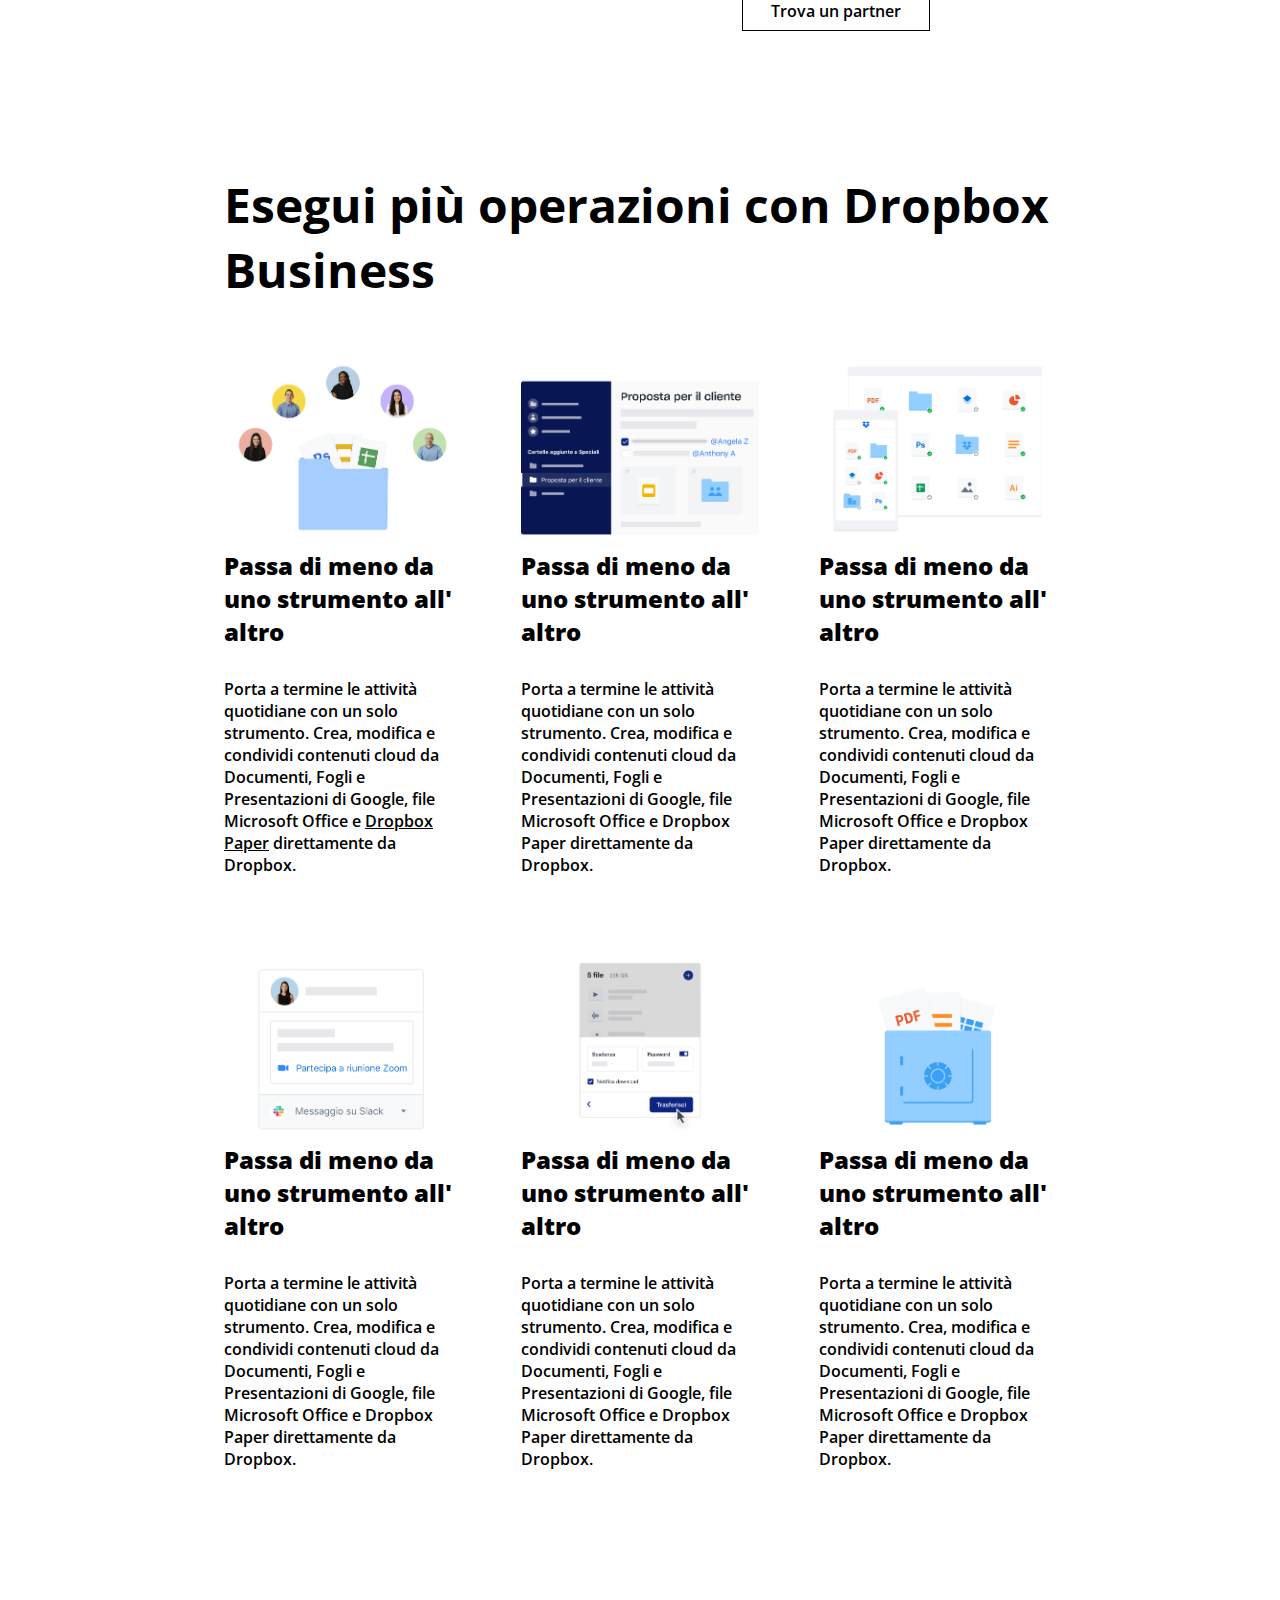
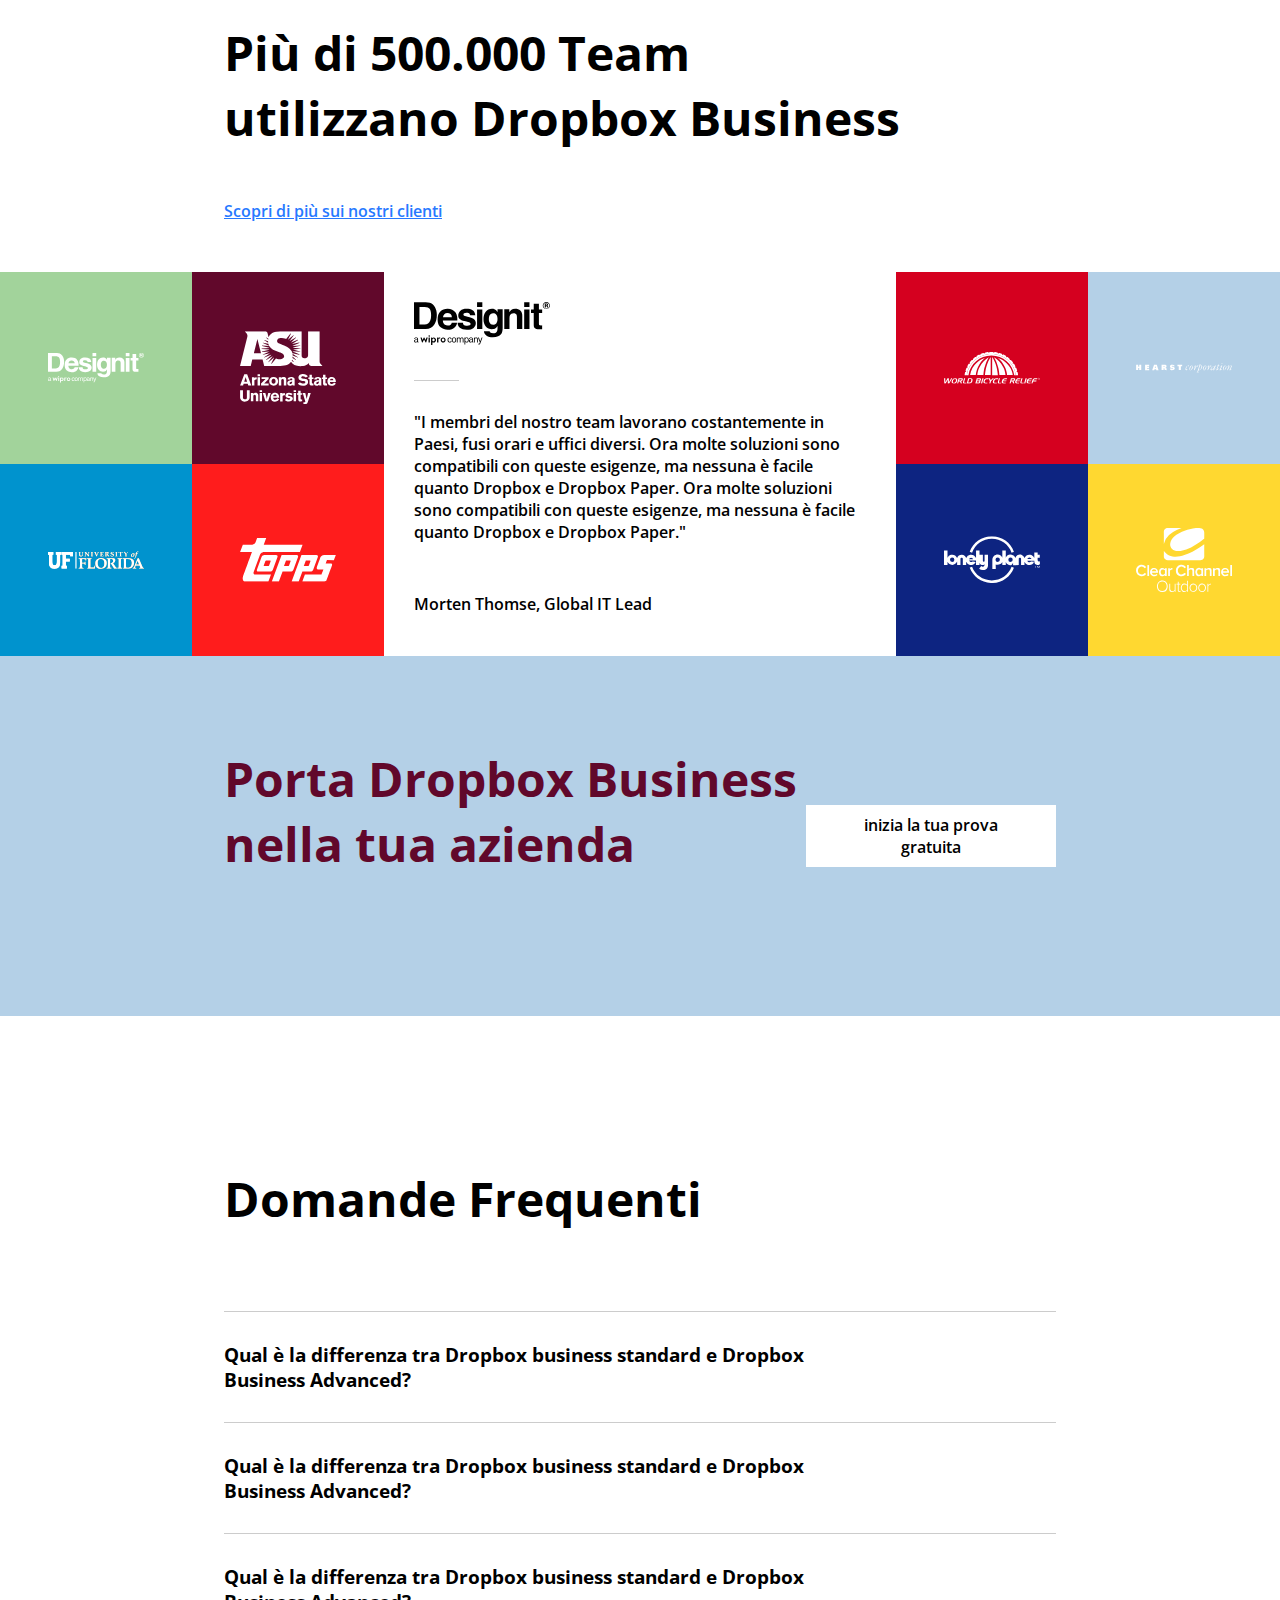
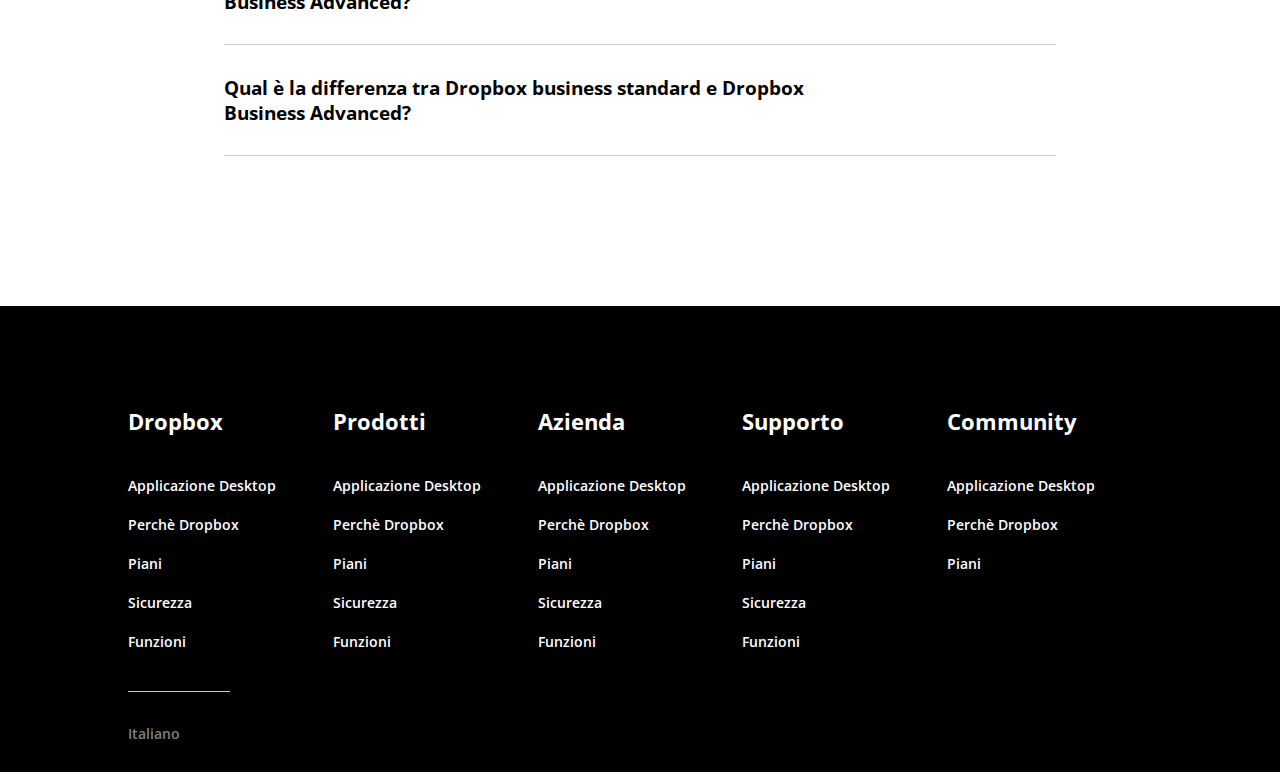
==== commit 5141561d: "added faq Anwers" ====
--- a/bonus/index.html
+++ b/bonus/index.html
@@ -54,7 +54,7 @@
                         <a href="#" class="btn btn-big btn-blue">Inizia la tua prova gratuita</a>
                         <div>Annulla in qualsiasi momento</div>
                         <!-- Arrow -->
-                        <i class="fas fa-arrow-down"></i>
+                        <i class="fas fa-arrow-down jumbotron-arrow"></i>
                     </div>
                     <!-- immagine -->
                     <div class="col w-70 jumbotron-image position-relative">
@@ -388,23 +388,35 @@
             <h2>Domande Frequenti</h2>
             <hr>
             <div class="row clearfix">
-                <div class="col w-80"><h3>Qual è la differenza tra Dropbox business standard e Dropbox Business Advanced?</h3></div>
-                <div class="col w-20 text-align-right"><i class="fas fa-chevron-down"></i></div>
+                <div class="col w-80 faq-q"><h3>Qual è la differenza tra Dropbox business standard e Dropbox Business Advanced?</h3></div>
+                <div class="col w-20 text-align-right chevron"></div>
+                <div class="clearfix">
+                    <div class="col w-80 faq-a"><p>Lorem ipsum dolor sit amet consectetur, adipisicing elit. Excepturi iusto quis eaque culpa similique adipisci minus voluptates corrupti labore, vero aperiam, perferendis recusandae ratione totam obcaecati. Quam nam quo incidunt. Lorem ipsum dolor sit amet consectetur adipisicing elit. Ab quae temporibus cum itaque ducimus commodi exercitationem dignissimos possimus? Reiciendis asperiores fugiat voluptas dolor error. Natus facere atque in vitae iusto. </p></div>
+                </div>
             </div>
             <hr>
             <div class="row clearfix">
-                <div class="col w-80"><h3>Qual è la differenza tra Dropbox business standard e Dropbox Business Advanced?</h3></div>
-                <div class="col w-20 text-align-right"><i class="fas fa-chevron-down"></i></div>
+                <div class="col w-80 faq-q"><h3>Qual è la differenza tra Dropbox business standard e Dropbox Business Advanced?</h3></div>
+                <div class="col w-20 text-align-right chevron"></div>
+                <div class="clearfix">
+                    <div class="col w-80 faq-a"><p>Lorem ipsum dolor sit amet consectetur, adipisicing elit. Excepturi iusto quis eaque culpa similique adipisci minus voluptates corrupti labore, vero aperiam, perferendis recusandae ratione totam obcaecati. Quam nam quo incidunt. Lorem ipsum dolor sit amet consectetur adipisicing elit. Ab quae temporibus cum itaque ducimus commodi exercitationem dignissimos possimus? Reiciendis asperiores fugiat voluptas dolor error. Natus facere atque in vitae iusto. </p></div>
+                </div>
             </div>
             <hr>
             <div class="row clearfix">
-                <div class="col w-80"><h3>Qual è la differenza tra Dropbox business standard e Dropbox Business Advanced?</h3></div>
-                <div class="col w-20 text-align-right"><i class="fas fa-chevron-down"></i></div>
+                <div class="col w-80 faq-q"><h3>Qual è la differenza tra Dropbox business standard e Dropbox Business Advanced?</h3></div>
+                <div class="col w-20 text-align-right chevron"></div>
+                <div class="clearfix">
+                    <div class="col w-80 faq-a"><p>Lorem ipsum dolor sit amet consectetur, adipisicing elit. Excepturi iusto quis eaque culpa similique adipisci minus voluptates corrupti labore, vero aperiam, perferendis recusandae ratione totam obcaecati. Quam nam quo incidunt. Lorem ipsum dolor sit amet consectetur adipisicing elit. Ab quae temporibus cum itaque ducimus commodi exercitationem dignissimos possimus? Reiciendis asperiores fugiat voluptas dolor error. Natus facere atque in vitae iusto. </p></div>
+                </div>
             </div>
             <hr>
             <div class="row clearfix">
-                <div class="col w-80"><h3>Qual è la differenza tra Dropbox business standard e Dropbox Business Advanced?</h3></div>
-                <div class="col w-20 text-align-right"><i class="fas fa-chevron-down"></i></div>
+                <div class="col w-80 faq-q"><h3>Qual è la differenza tra Dropbox business standard e Dropbox Business Advanced?</h3></div>
+                <div class="col w-20 text-align-right chevron"></div>
+                <div class="clearfix">
+                    <div class="col w-80 faq-a"><p>Lorem ipsum dolor sit amet consectetur, adipisicing elit. Excepturi iusto quis eaque culpa similique adipisci minus voluptates corrupti labore, vero aperiam, perferendis recusandae ratione totam obcaecati. Quam nam quo incidunt. Lorem ipsum dolor sit amet consectetur adipisicing elit. Ab quae temporibus cum itaque ducimus commodi exercitationem dignissimos possimus? Reiciendis asperiores fugiat voluptas dolor error. Natus facere atque in vitae iusto. </p></div>
+                </div>
             </div>
             <hr>    
         </section>
--- a/bonus/css/style.css
+++ b/bonus/css/style.css
@@ -253,10 +253,19 @@
     display: inline;
 }
 
+li a:not(.btn) { 
+    display: inline-block;
+    height:78px;
+}
+
+li a:hover:not(.btn) {
+    border-bottom:2px solid black;
+}
+
 header a, header img {
-    vertical-align: middle;
     margin: 0 15px;
     color: black;
+    vertical-align: middle;
 }
 
 /* MAIN */
@@ -282,9 +291,27 @@
     margin: 15px 0 40px;
 }
 
-.jumbotron-text i {
+/* arrow animation */
+
+
+.jumbotron-arrow {
     font-size: 42px;
-}
+    animation-name: bounce;
+    animation-duration: 2s;
+    animation-iteration-count: infinite;
+    animation-timing-function: cubic-bezier(1,1.43,.92,.92);
+}
+
+@keyframes bounce {
+    50% {
+        transform: translateY(75%) scaleY(0.9);
+    }
+    100% {
+        transform: translateY(0%) scaleY(1);
+    }
+  }
+
+/* jumbotron image */
 
 .jumbotron-image figure {
     position: absolute;
@@ -534,8 +561,40 @@
 
 /* FAQ */
 
-.faq i {
+/* chevron */
+.faq .chevron:before {
+    font-family: "Font Awesome 5 Free";
+    font-weight: 900; 
+    content: "\f078";
     padding-right: 40px;
+}
+
+.faq .row:hover .chevron:before {
+    display: none;
+}
+
+.faq .chevron:after {
+    font-family: "Font Awesome 5 Free";
+    font-weight: 900; 
+    content: "\f077";
+    padding-right: 40px;
+    display: none;
+}
+
+.faq .row:hover .chevron:after {
+    display: inline-block;
+}
+
+/* faq answers */
+
+.faq .faq-a {
+    display: none;
+    transition: 1s;
+}
+
+.faq .row:hover .faq-a {
+    padding-top: 50px;
+    display: inline-block;
 }
 
 /* FOOTER */
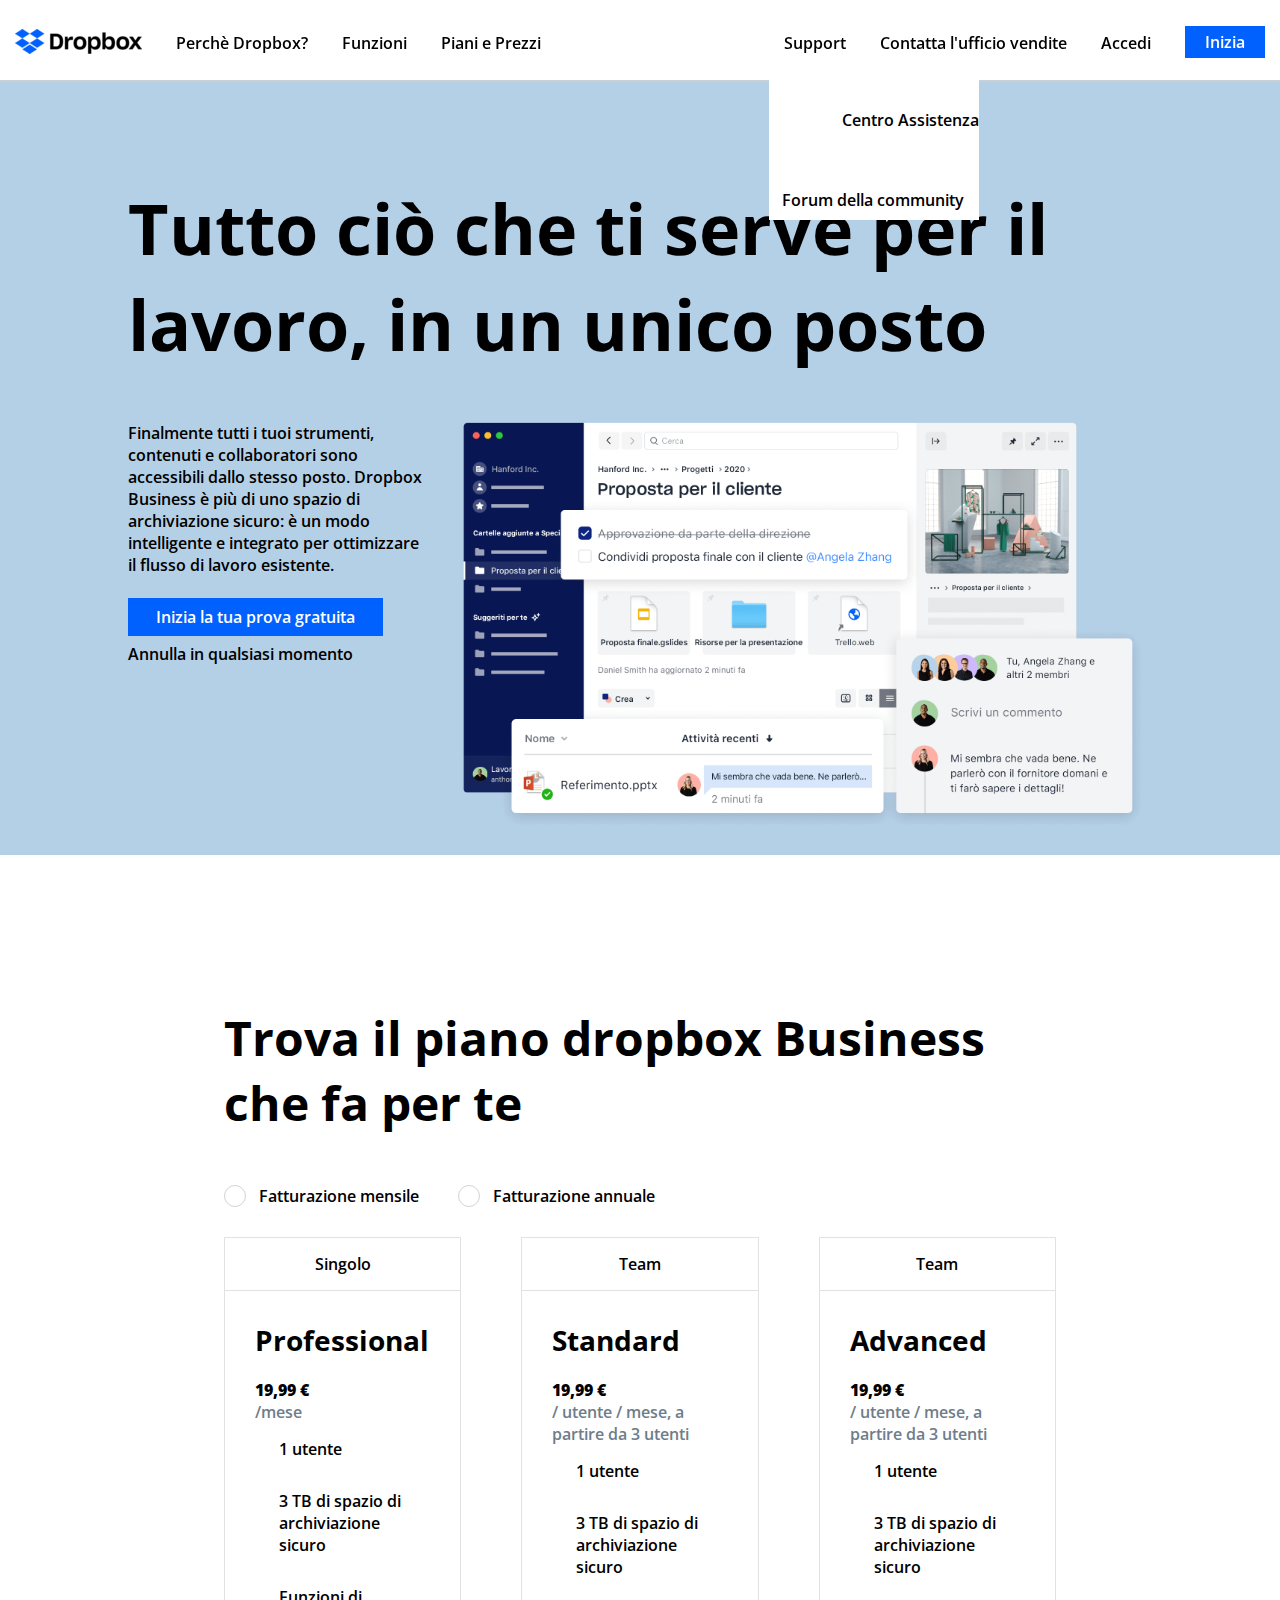
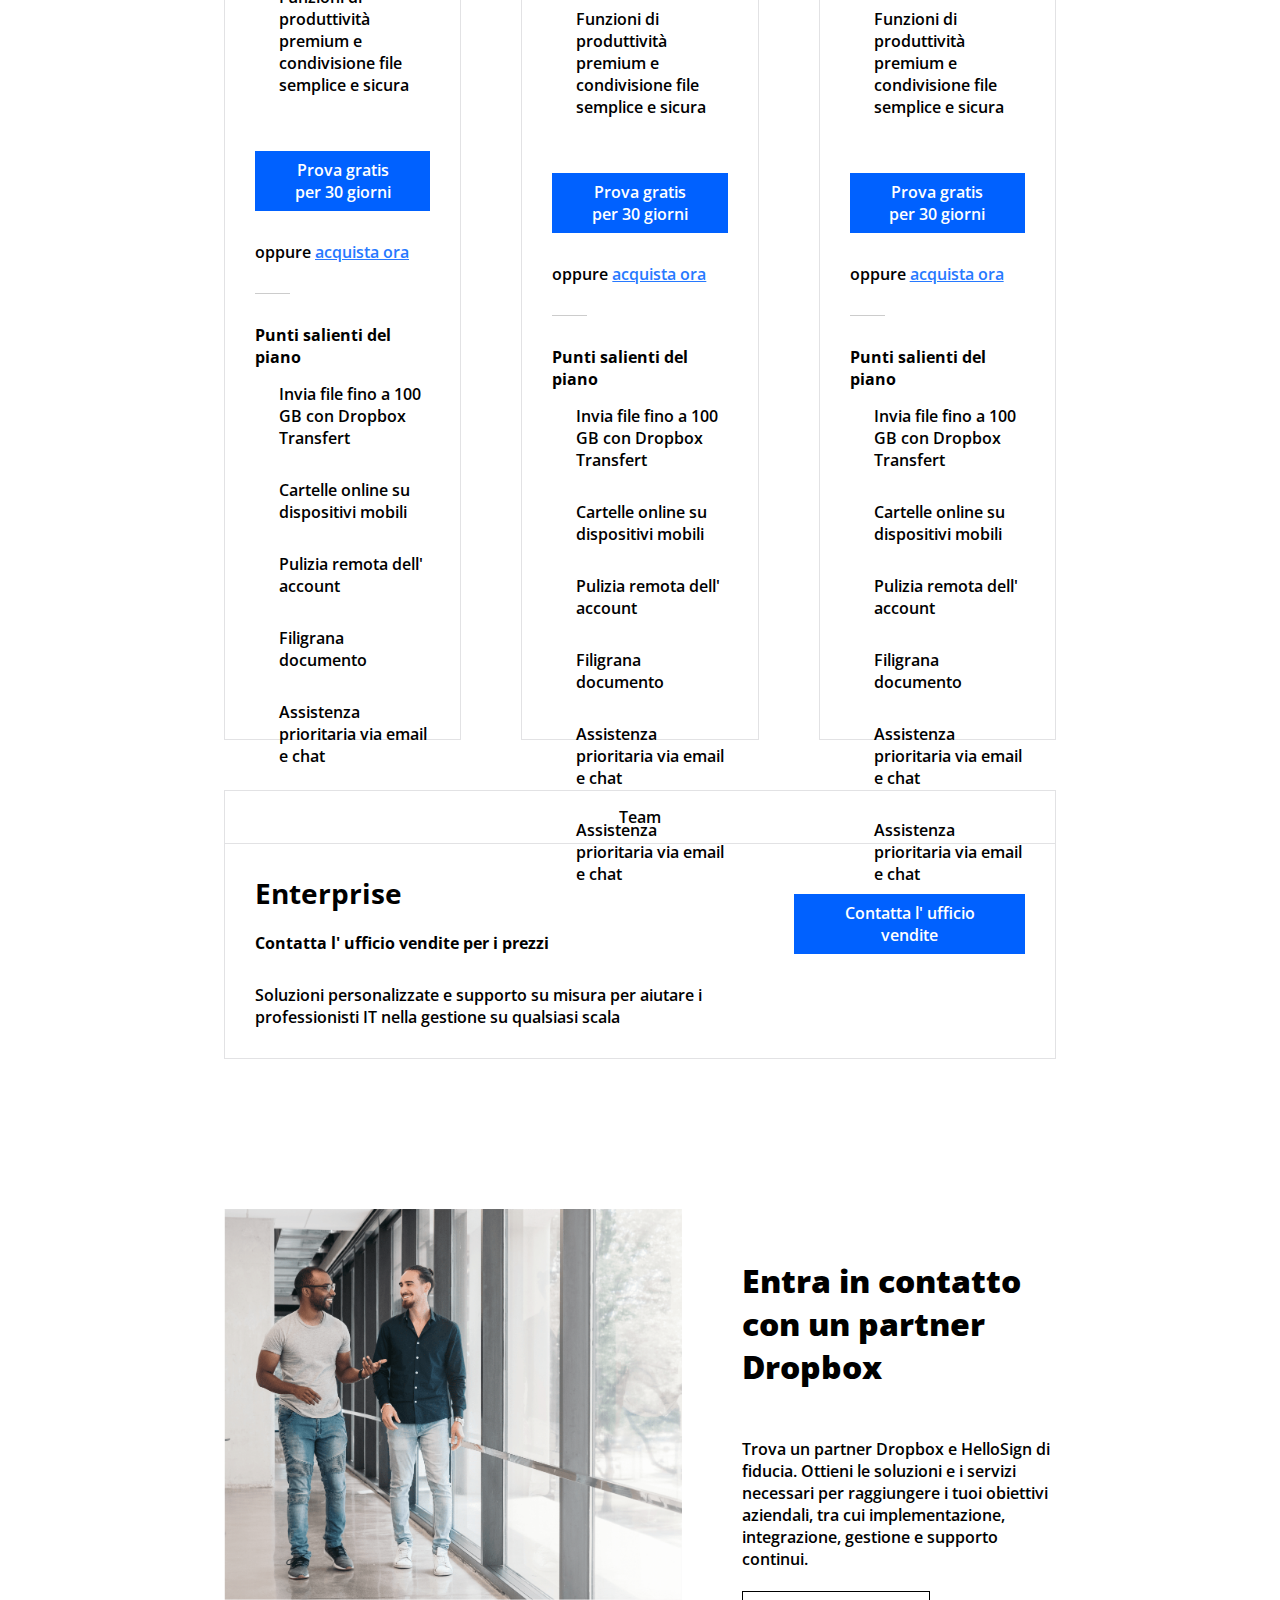
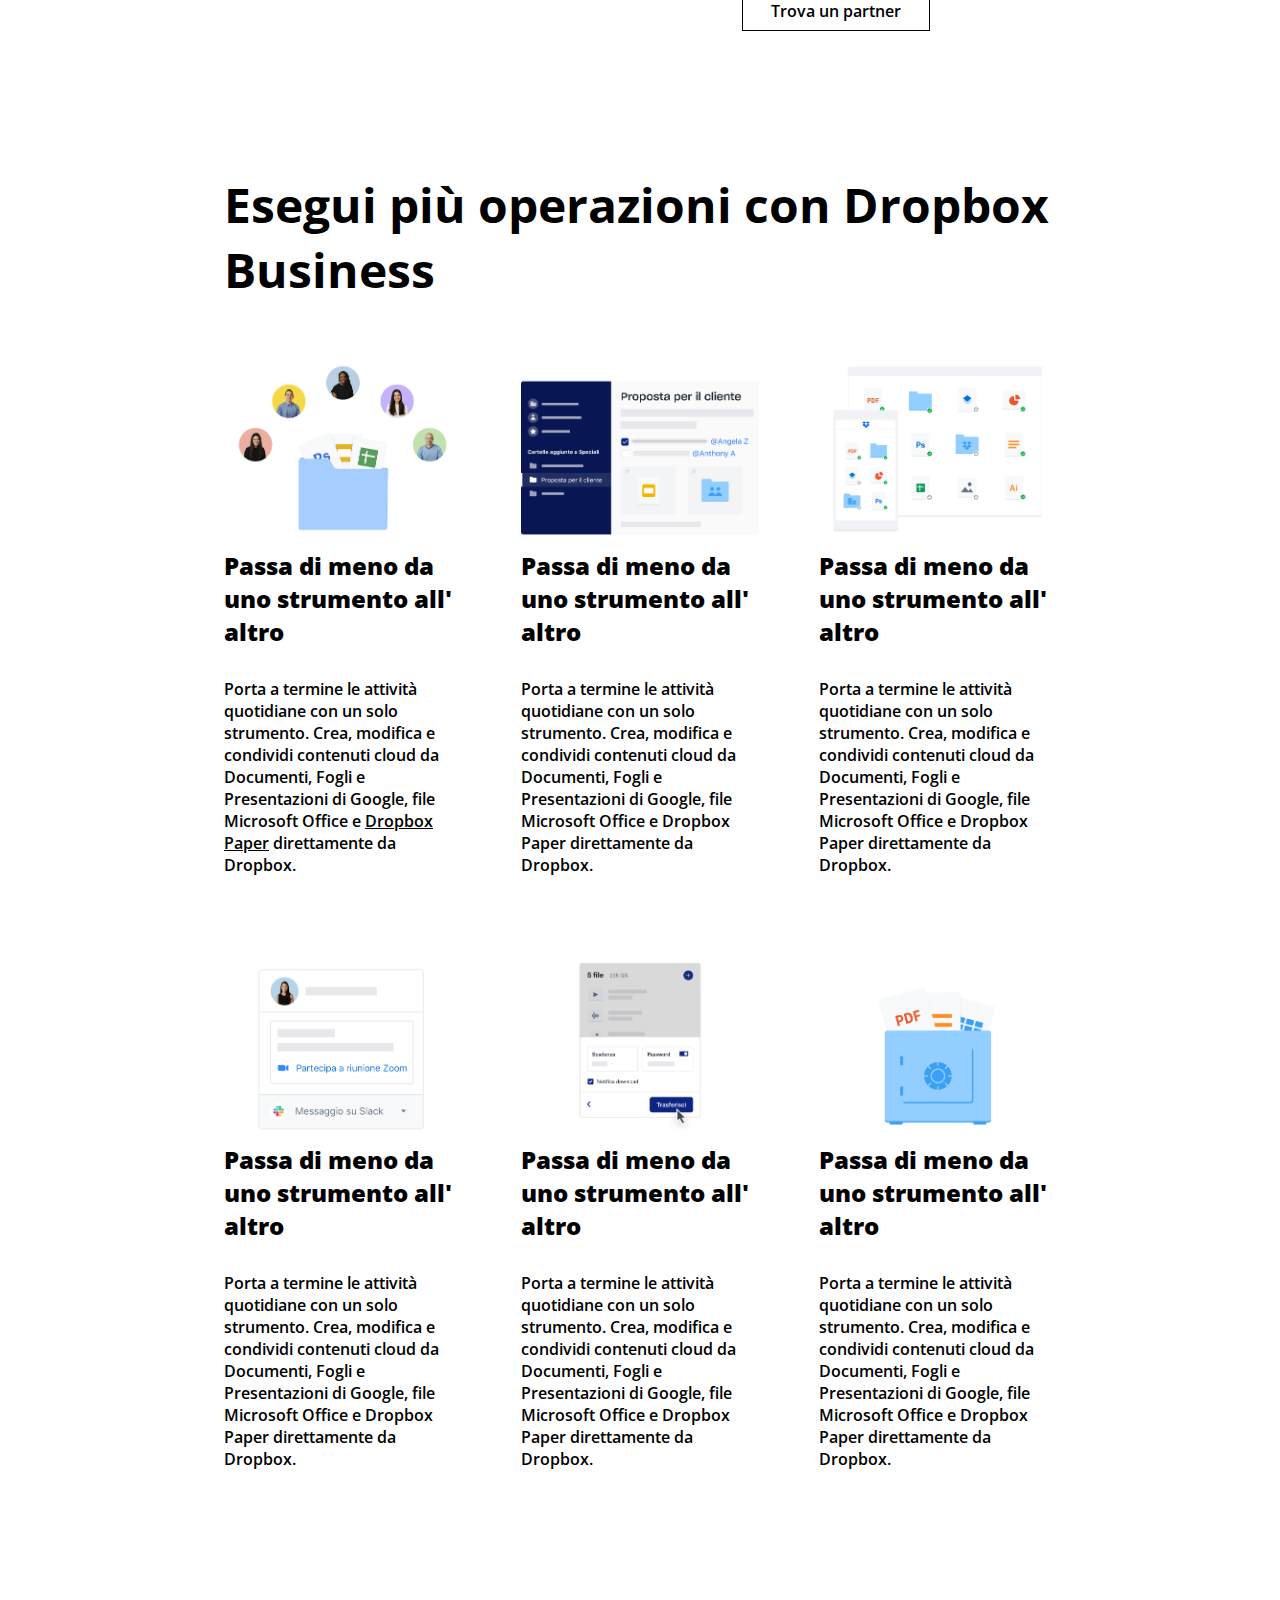
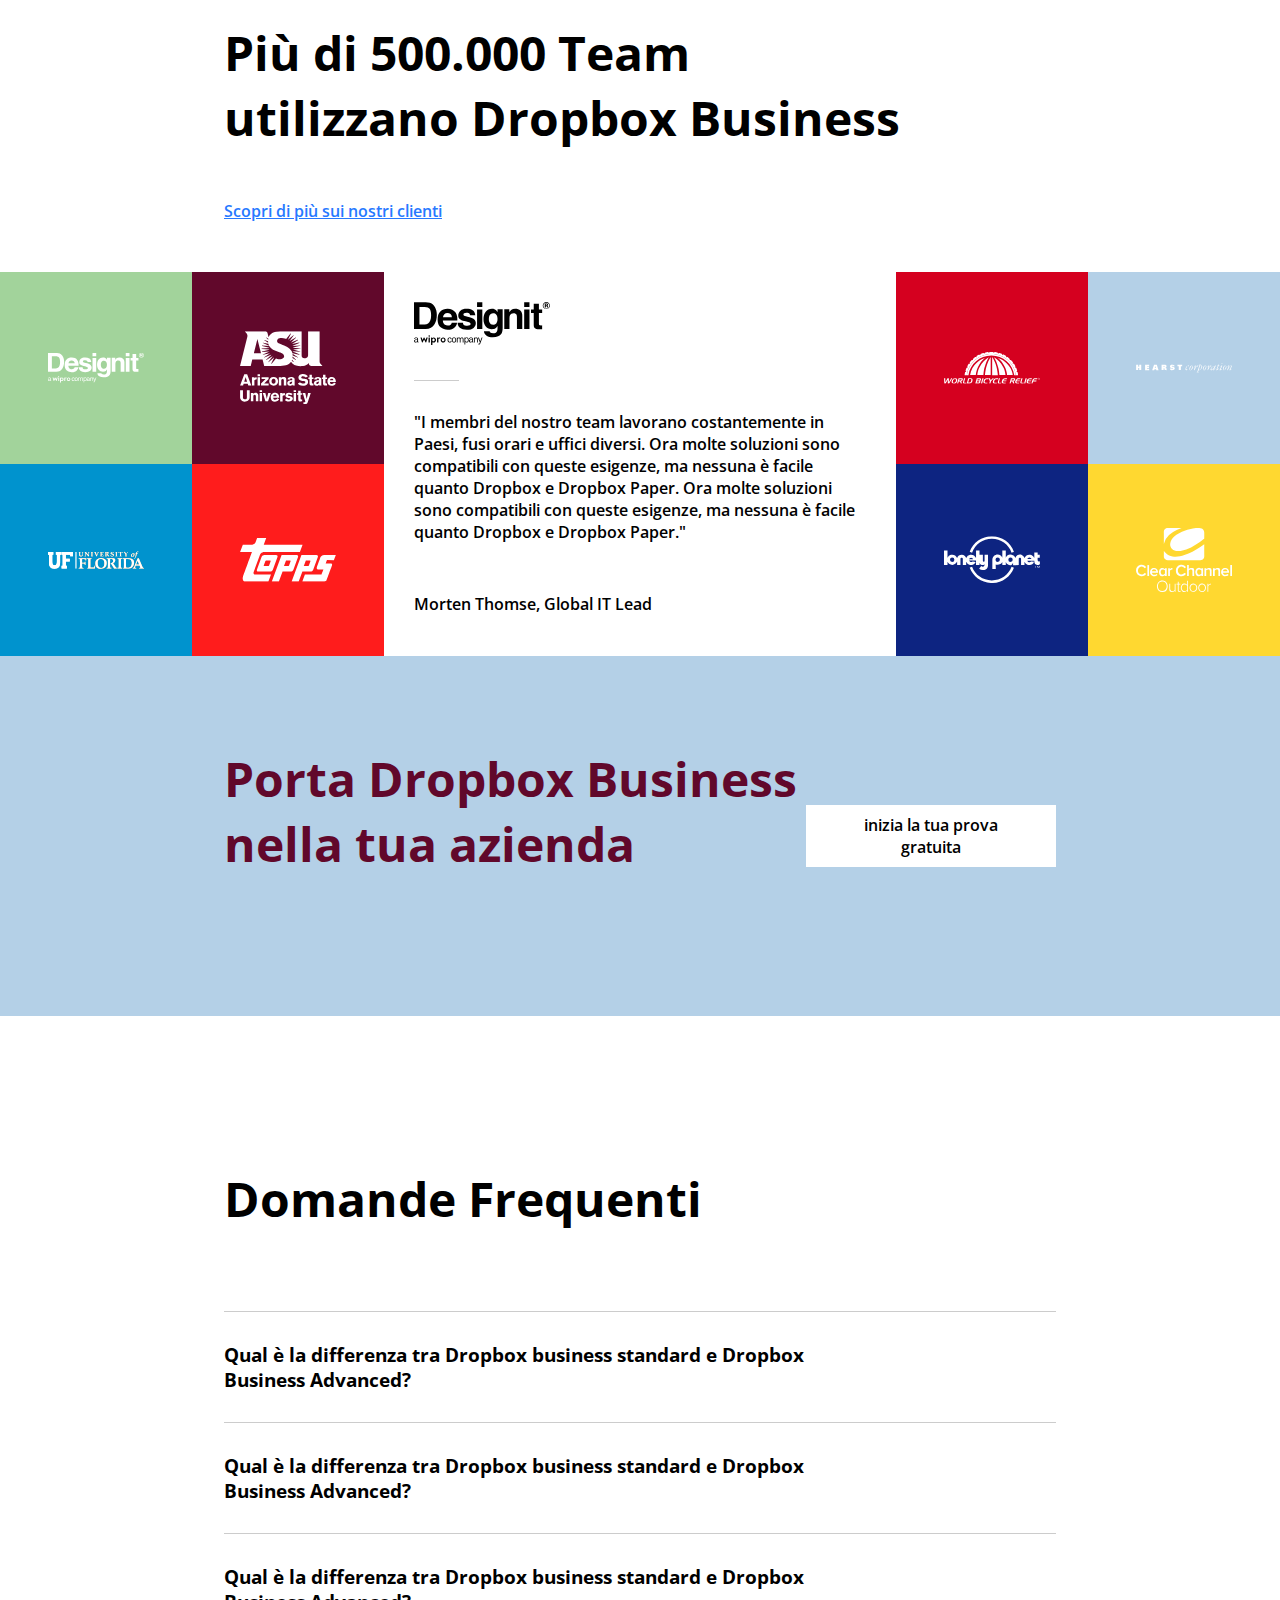
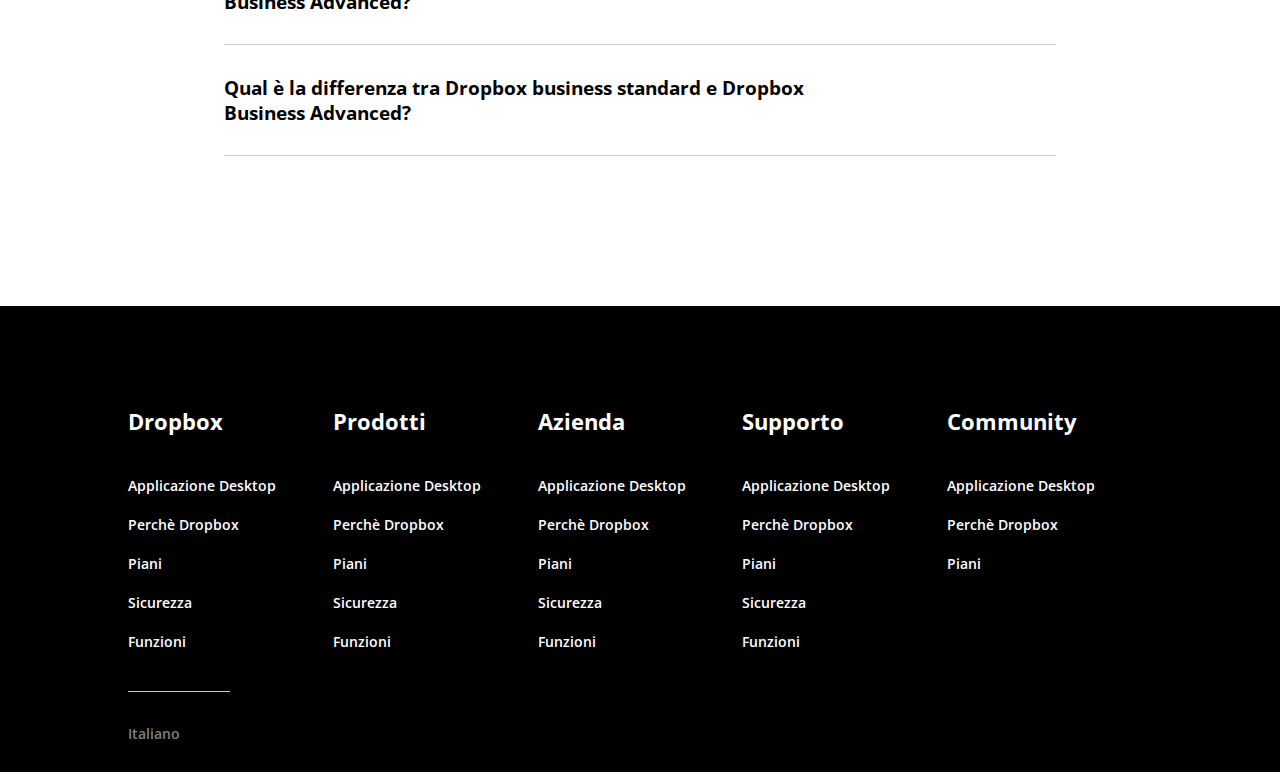
==== commit 2e60c9ab: "added subnav" ====
--- a/bonus/index.html
+++ b/bonus/index.html
@@ -14,7 +14,6 @@
 </head>
 <body>
     <!-- HEADER -->
-    <!-- solo la navbar divisa in colonne logo e button nella navbar -->
     <header class="w-100"> 
         <nav class="clearfix">
             <div class="col w-50">
@@ -29,7 +28,16 @@
             </div>
             <div class="col w-50 text-align-right">
                 <ul>
-                    <li><a href="#">Support</a></li>
+                    <li class="position-relative subnav-generator">
+                        <a href="#">Support</a>
+                        <!-- subnav -->
+                        <nav class="subnav">
+                            <ul>
+                                <li>Centro Assistenza</li>
+                                <li>Forum della community</li>
+                            </ul>
+                        </nav>
+                    </li>
                     <li><a href="#">Contatta l'ufficio vendite </a></li>
                     <li><a href="#">Accedi</a></li>
                     <!-- button -->
@@ -388,32 +396,40 @@
             <h2>Domande Frequenti</h2>
             <hr>
             <div class="row clearfix">
+                <!-- Questions -->
                 <div class="col w-80 faq-q"><h3>Qual è la differenza tra Dropbox business standard e Dropbox Business Advanced?</h3></div>
                 <div class="col w-20 text-align-right chevron"></div>
+                <!-- Anwers -hidden -->
                 <div class="clearfix">
                     <div class="col w-80 faq-a"><p>Lorem ipsum dolor sit amet consectetur, adipisicing elit. Excepturi iusto quis eaque culpa similique adipisci minus voluptates corrupti labore, vero aperiam, perferendis recusandae ratione totam obcaecati. Quam nam quo incidunt. Lorem ipsum dolor sit amet consectetur adipisicing elit. Ab quae temporibus cum itaque ducimus commodi exercitationem dignissimos possimus? Reiciendis asperiores fugiat voluptas dolor error. Natus facere atque in vitae iusto. </p></div>
                 </div>
             </div>
             <hr>
             <div class="row clearfix">
+                <!-- Questions -->
                 <div class="col w-80 faq-q"><h3>Qual è la differenza tra Dropbox business standard e Dropbox Business Advanced?</h3></div>
                 <div class="col w-20 text-align-right chevron"></div>
+                <!-- Anwers -hidden -->
                 <div class="clearfix">
                     <div class="col w-80 faq-a"><p>Lorem ipsum dolor sit amet consectetur, adipisicing elit. Excepturi iusto quis eaque culpa similique adipisci minus voluptates corrupti labore, vero aperiam, perferendis recusandae ratione totam obcaecati. Quam nam quo incidunt. Lorem ipsum dolor sit amet consectetur adipisicing elit. Ab quae temporibus cum itaque ducimus commodi exercitationem dignissimos possimus? Reiciendis asperiores fugiat voluptas dolor error. Natus facere atque in vitae iusto. </p></div>
                 </div>
             </div>
             <hr>
             <div class="row clearfix">
+                <!-- Questions -->
                 <div class="col w-80 faq-q"><h3>Qual è la differenza tra Dropbox business standard e Dropbox Business Advanced?</h3></div>
                 <div class="col w-20 text-align-right chevron"></div>
+                <!-- Anwers -hidden -->
                 <div class="clearfix">
                     <div class="col w-80 faq-a"><p>Lorem ipsum dolor sit amet consectetur, adipisicing elit. Excepturi iusto quis eaque culpa similique adipisci minus voluptates corrupti labore, vero aperiam, perferendis recusandae ratione totam obcaecati. Quam nam quo incidunt. Lorem ipsum dolor sit amet consectetur adipisicing elit. Ab quae temporibus cum itaque ducimus commodi exercitationem dignissimos possimus? Reiciendis asperiores fugiat voluptas dolor error. Natus facere atque in vitae iusto. </p></div>
                 </div>
             </div>
             <hr>
             <div class="row clearfix">
+                <!-- Questions -->
                 <div class="col w-80 faq-q"><h3>Qual è la differenza tra Dropbox business standard e Dropbox Business Advanced?</h3></div>
                 <div class="col w-20 text-align-right chevron"></div>
+                <!-- Anwers -hidden -->
                 <div class="clearfix">
                     <div class="col w-80 faq-a"><p>Lorem ipsum dolor sit amet consectetur, adipisicing elit. Excepturi iusto quis eaque culpa similique adipisci minus voluptates corrupti labore, vero aperiam, perferendis recusandae ratione totam obcaecati. Quam nam quo incidunt. Lorem ipsum dolor sit amet consectetur adipisicing elit. Ab quae temporibus cum itaque ducimus commodi exercitationem dignissimos possimus? Reiciendis asperiores fugiat voluptas dolor error. Natus facere atque in vitae iusto. </p></div>
                 </div>
--- a/bonus/css/style.css
+++ b/bonus/css/style.css
@@ -258,15 +258,57 @@
     height:78px;
 }
 
+
+
+header li {
+    padding:0 15px;
+    display: inline-block;
+}
+
+header a, header img {
+    color: black;
+    vertical-align: middle;
+}
+
+/* border bottom */
+
 li a:hover:not(.btn) {
     border-bottom:2px solid black;
 }
 
-header a, header img {
-    margin: 0 15px;
-    color: black;
-    vertical-align: middle;
-}
+/* subnav */
+
+.subnav {
+    /* display: none; */
+    display: inline-block;
+    width: 210px;
+    height: 140px;
+    position: absolute;
+    top: 80px;
+    left: 0;
+    background-color: white;
+}
+
+.subnav ul {
+    padding: 15px;
+    text-align: left;
+    
+}
+
+.subnav li {
+    text-align: left;
+    padding: 0;
+    line-height: 16px;
+}
+
+/* .subnav li:hover {
+    filter: brightness(0.8);
+} */
+
+/* .subnav-generator:hover .subnav {
+    display: inline-block;
+} */
+
 
 /* MAIN */
 
@@ -593,7 +635,7 @@
 }
 
 .faq .row:hover .faq-a {
-    padding-top: 50px;
+    padding-top: 30px;
     display: inline-block;
 }
 
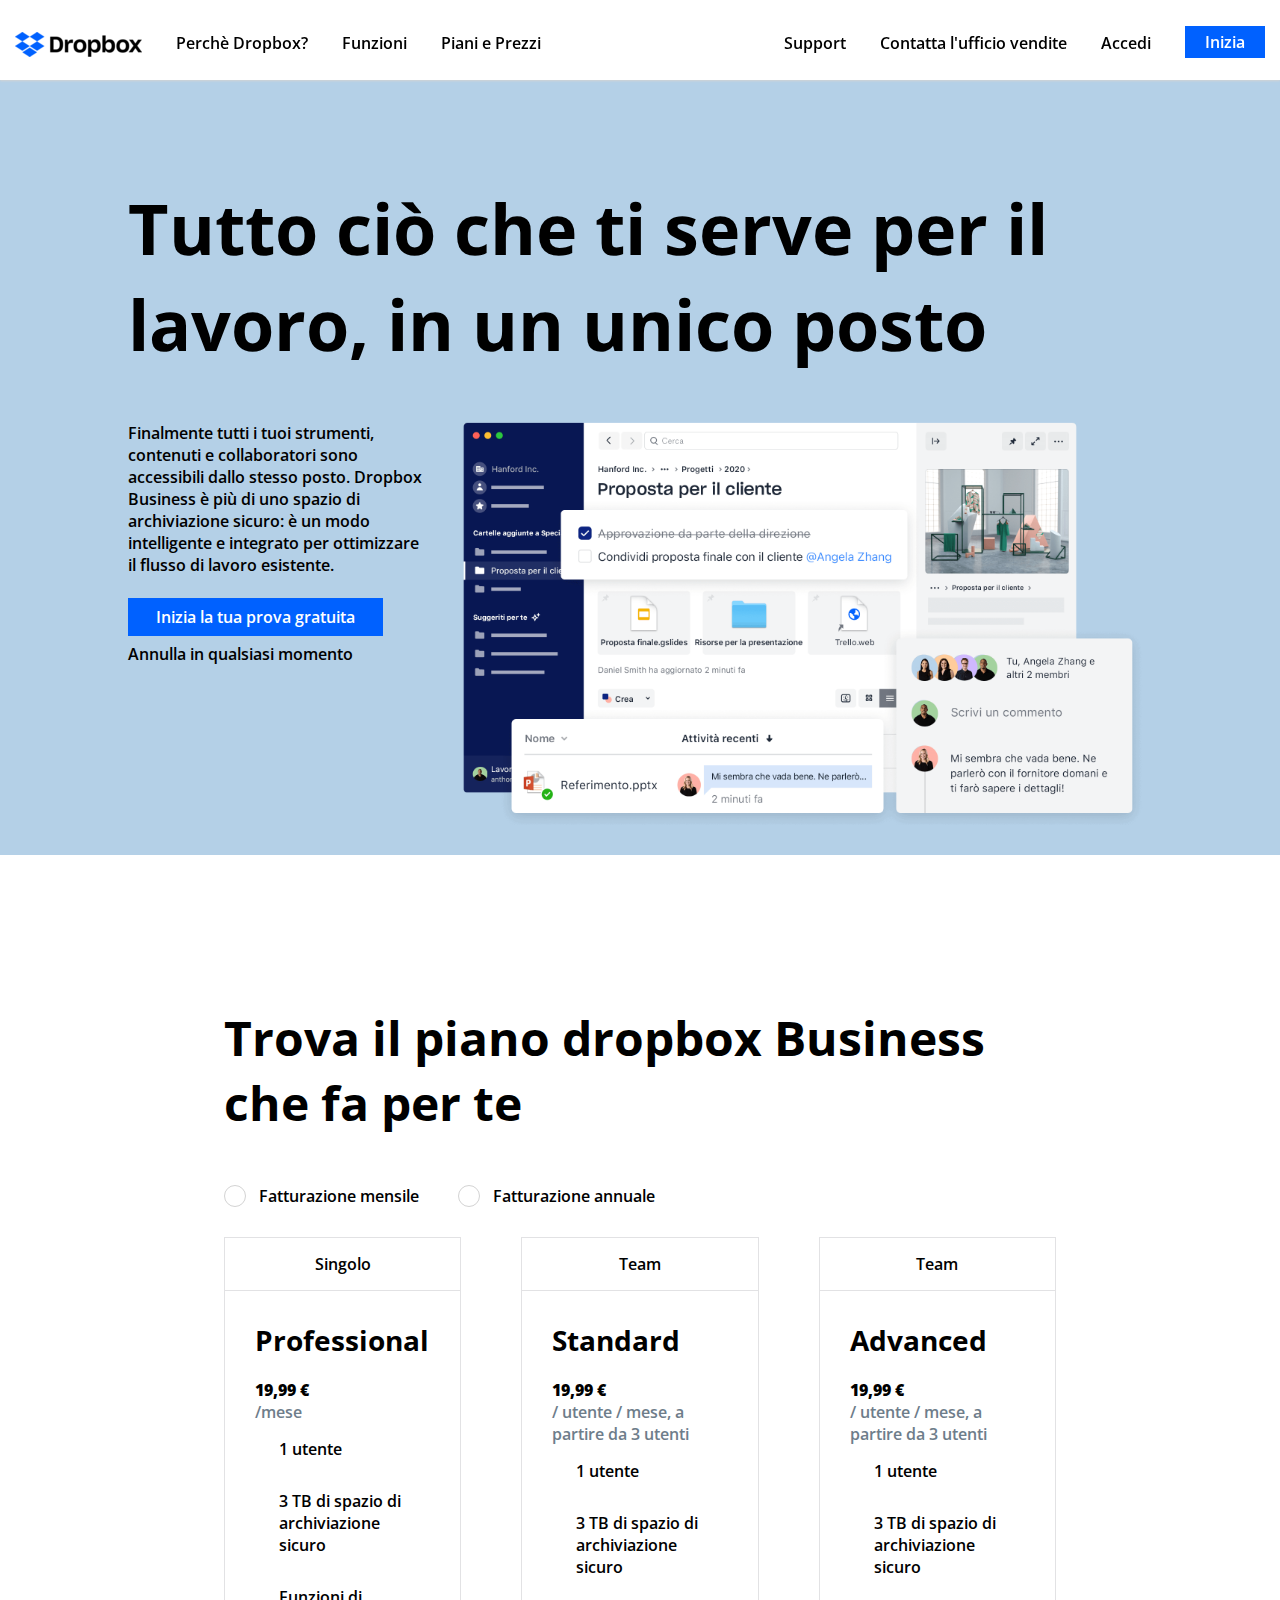
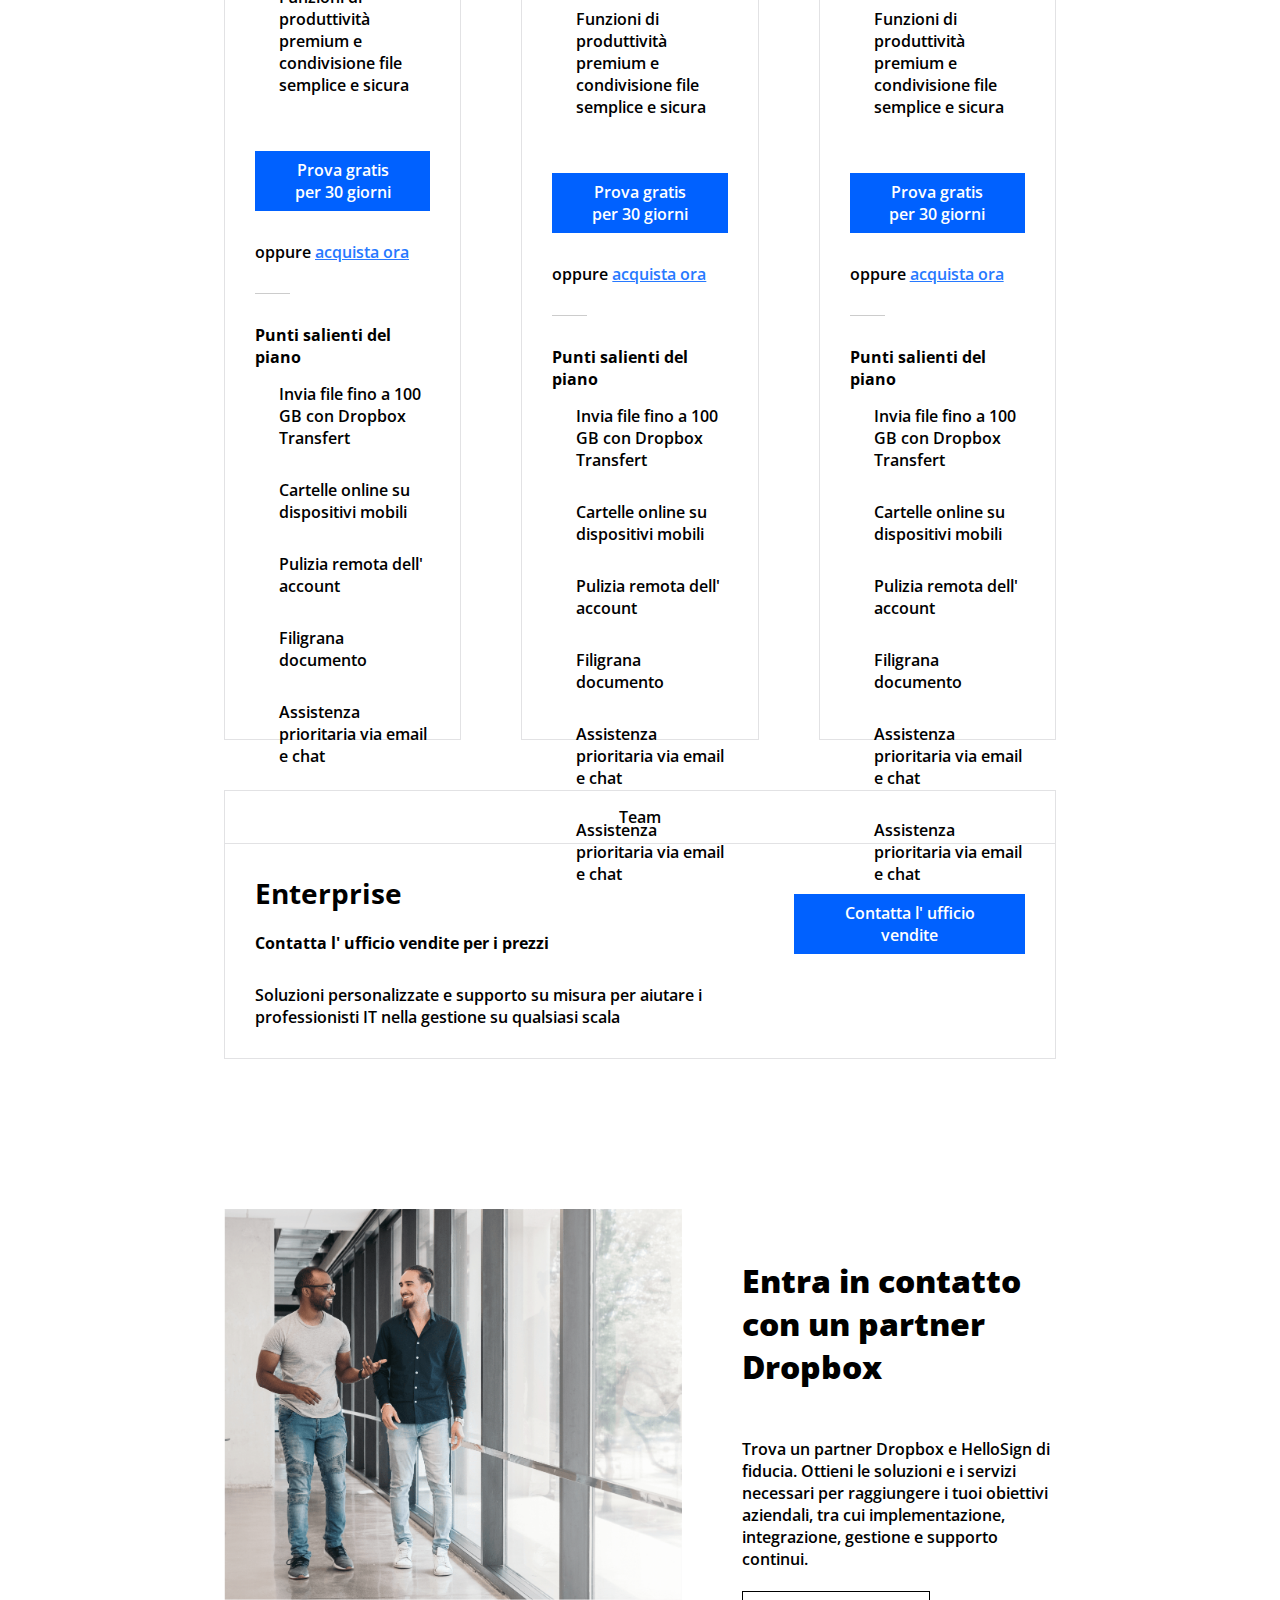
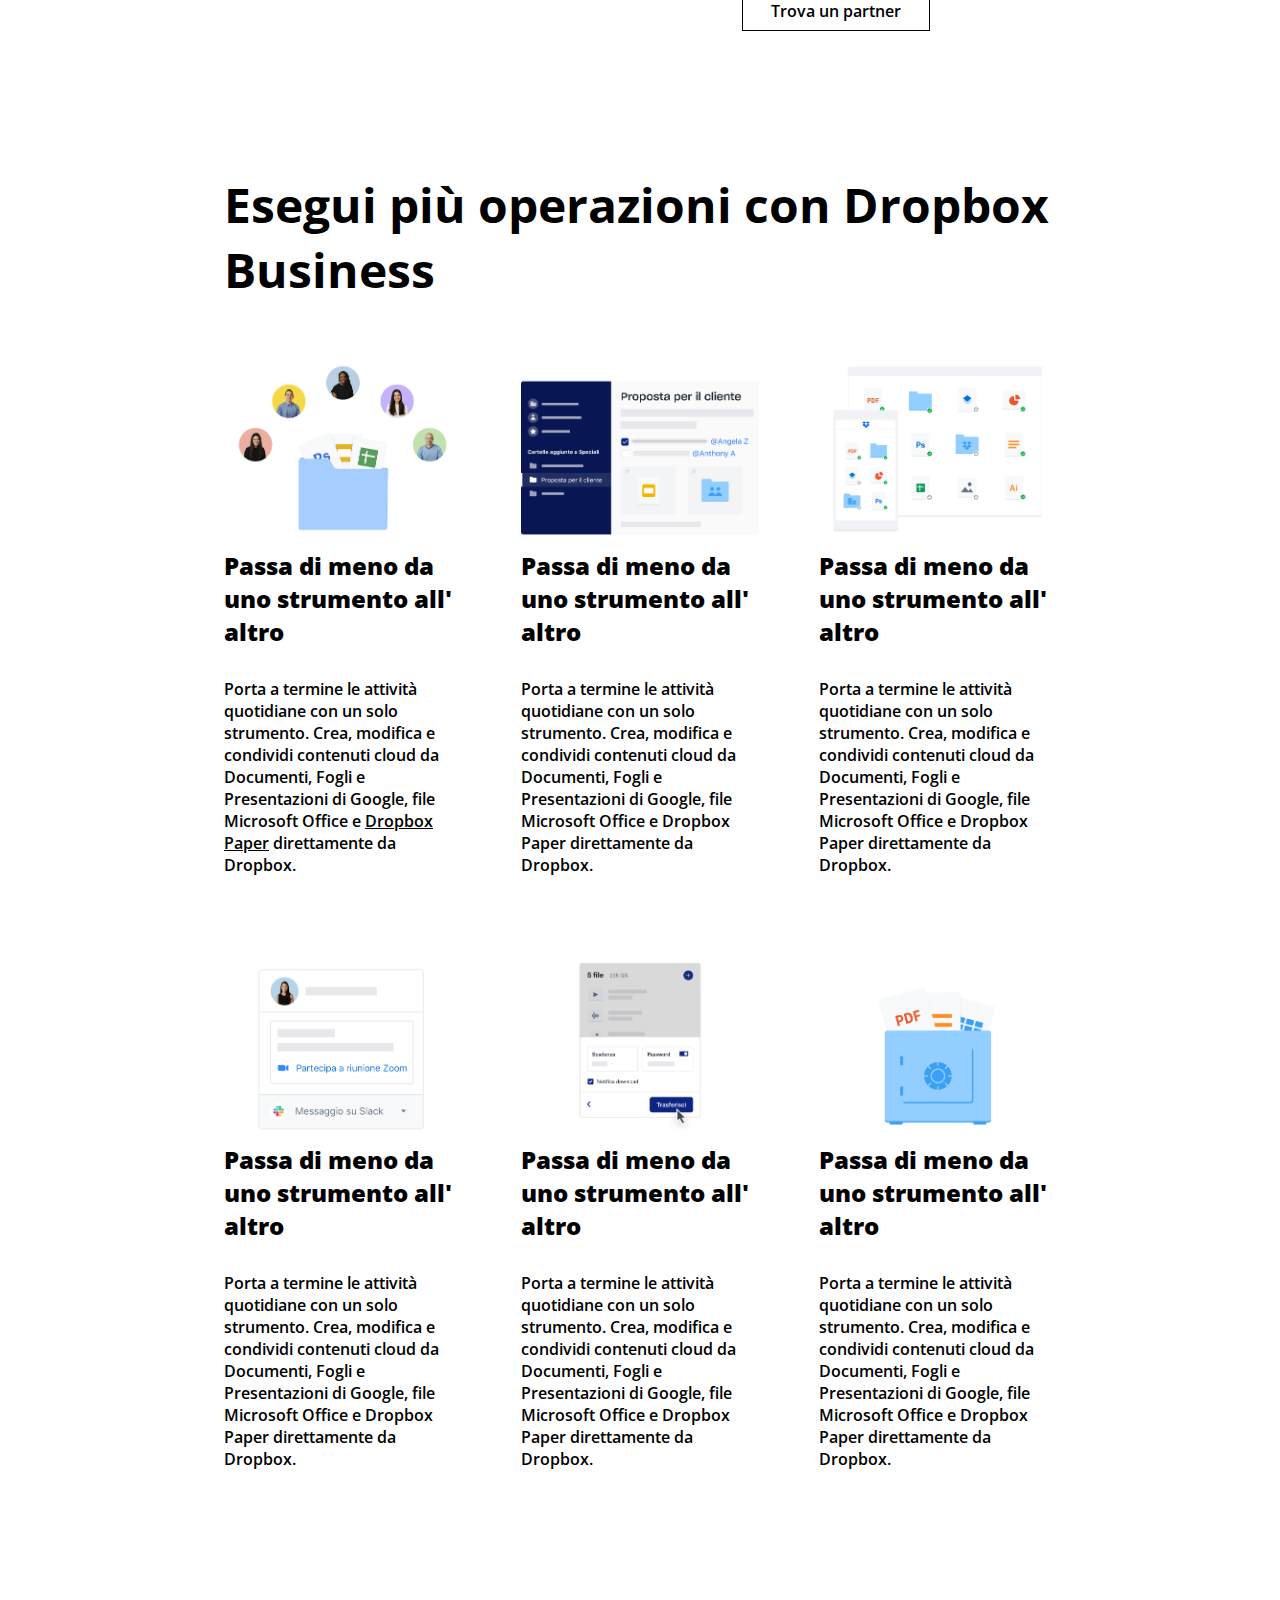
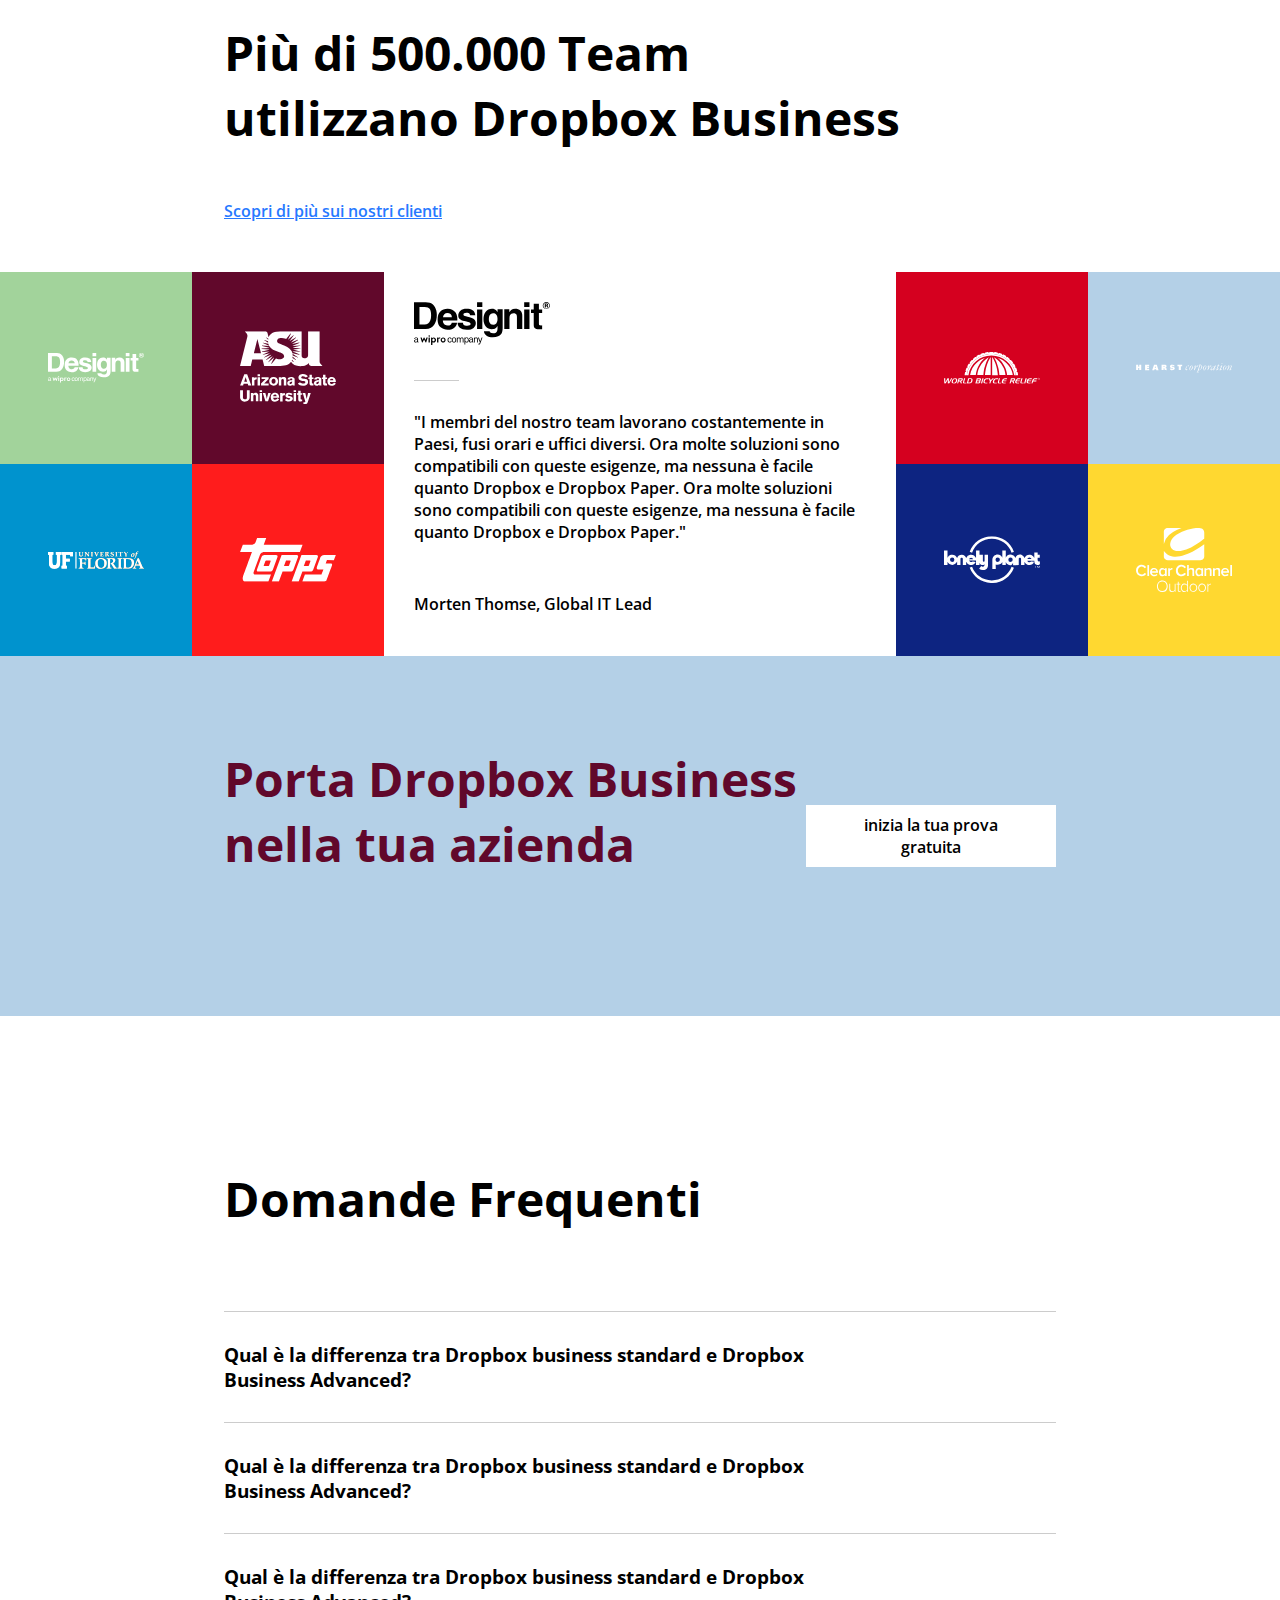
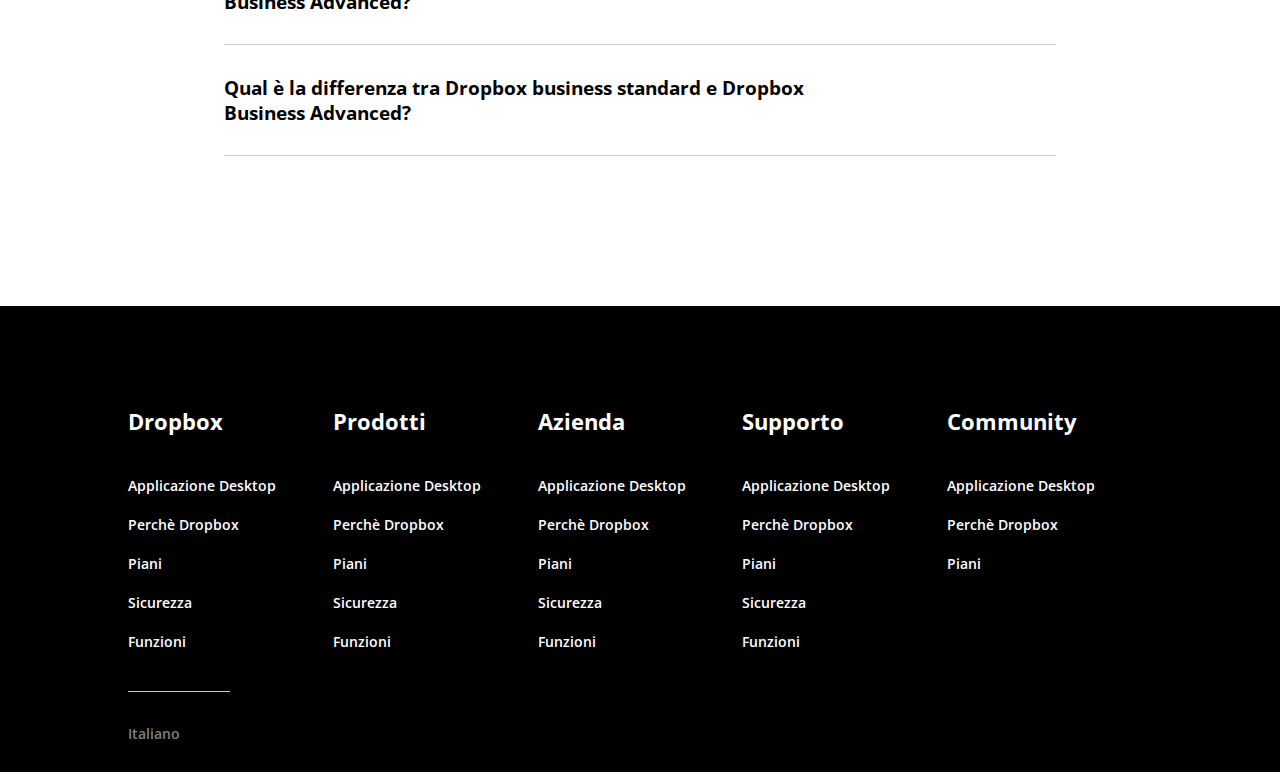
==== commit 7a4ef127: "added a tag to nav-bar and subnav" ====
--- a/bonus/index.html
+++ b/bonus/index.html
@@ -17,29 +17,29 @@
     <header class="w-100"> 
         <nav class="clearfix">
             <div class="col w-50">
-                <ul>
+                <ul class="nav-bar">
                 <!-- Logo Dropbox -->
-                    <li><img src="img/logo-small.png" alt="Dropbox Logo" id="dropbox-logo"></li>
+                    <li><a href="#"><img src="img/logo-small.png" alt="Dropbox Logo" id="dropbox-logo"></a></li>
                     <!-- nav left -->
-                    <li><a href="#">Perchè Dropbox?</a></li>
-                    <li><a href="#">Funzioni</a></li>
-                    <li><a href="#">Piani e Prezzi</a></li>
+                    <li class="nav-menu"><a href="#">Perchè Dropbox?</a></li>
+                    <li class="nav-menu"><a href="#">Funzioni</a></li>
+                    <li class="nav-menu"><a href="#">Piani e Prezzi</a></li>
                 </ul>
             </div>
             <div class="col w-50 text-align-right">
-                <ul>
-                    <li class="position-relative subnav-generator">
+                <ul class="nav-bar">
+                    <li class="position-relative subnav-generator nav-menu">
                         <a href="#">Support</a>
                         <!-- subnav -->
                         <nav class="subnav">
                             <ul>
-                                <li>Centro Assistenza</li>
-                                <li>Forum della community</li>
+                                <li><a href="#">Centro Assistenza</a></li>
+                                <li><a href="#">Forum della community</a></li>
                             </ul>
                         </nav>
                     </li>
-                    <li><a href="#">Contatta l'ufficio vendite </a></li>
-                    <li><a href="#">Accedi</a></li>
+                    <li class="nav-menu"><a href="#">Contatta l'ufficio vendite </a></li>
+                    <li class="nav-menu"><a href="#">Accedi</a></li>
                     <!-- button -->
                     <li><a href="#" class="btn btn-blue btn-small">Inizia</a></li>
                 </ul>
--- a/bonus/css/style.css
+++ b/bonus/css/style.css
@@ -245,7 +245,7 @@
     position: fixed;
     top: 0;
     left: 0;
-    z-index: 1;
+    z-index: 2;
     box-shadow: 0 1px 2px lightgray;
 }
 
@@ -253,12 +253,10 @@
     display: inline;
 }
 
-li a:not(.btn) { 
+li a {
     display: inline-block;
     height:78px;
 }
-
-
 
 header li {
     padding:0 15px;
@@ -272,42 +270,46 @@
 
 /* border bottom */
 
-li a:hover:not(.btn) {
+.nav-menu>a:hover {
     border-bottom:2px solid black;
 }
 
 /* subnav */
 
 .subnav {
-    /* display: none; */
-    display: inline-block;
-    width: 210px;
-    height: 140px;
-    position: absolute;
-    top: 80px;
+    display: none;
+    width: 220px;
+    height: 110px;
+    position: absolute;
+    top: 81px;
     left: 0;
     background-color: white;
 }
 
 .subnav ul {
-    padding: 15px;
+    display: block;
     text-align: left;
-    
+    padding: 5px 0 10px;
 }
 
 .subnav li {
-    text-align: left;
-    padding: 0;
-    line-height: 16px;
-}
-
-/* .subnav li:hover {
-    filter: brightness(0.8);
-} */
-
-/* .subnav-generator:hover .subnav {
-    display: inline-block;
-} */
+    display:block;
+    margin: 15px 0;
+    line-height: 28px;
+    font-size: 14px;
+}
+
+.subnav a {
+    display: inline;
+}
+
+.subnav li:hover {
+    background-color: lightgray;
+}
+
+.subnav-generator:hover .subnav {
+    display: block;
+}
 
 
 /* MAIN */
@@ -442,7 +444,7 @@
     border-left: 1px solid #E2E2E4 ;
     border-right:1px solid #E2E2E4 ;
     width: 100%;
-    padding: 15px 0; 
+    padding: 15px 0;
 }
 
 
@@ -452,7 +454,7 @@
 }
 
 .plans li {
-    padding: 15px 0; 
+    padding: 15px 0;
 }
 
 .plans-features i {
@@ -489,7 +491,7 @@
 }
 
 .features .col-33 {
-    height: 500px;    
+    height: 500px;
 }
 
 /* CLIENTS */
@@ -606,7 +608,7 @@
 /* chevron */
 .faq .chevron:before {
     font-family: "Font Awesome 5 Free";
-    font-weight: 900; 
+    font-weight: 900;
     content: "\f078";
     padding-right: 40px;
 }
@@ -617,7 +619,7 @@
 
 .faq .chevron:after {
     font-family: "Font Awesome 5 Free";
-    font-weight: 900; 
+    font-weight: 900;
     content: "\f077";
     padding-right: 40px;
     display: none;
